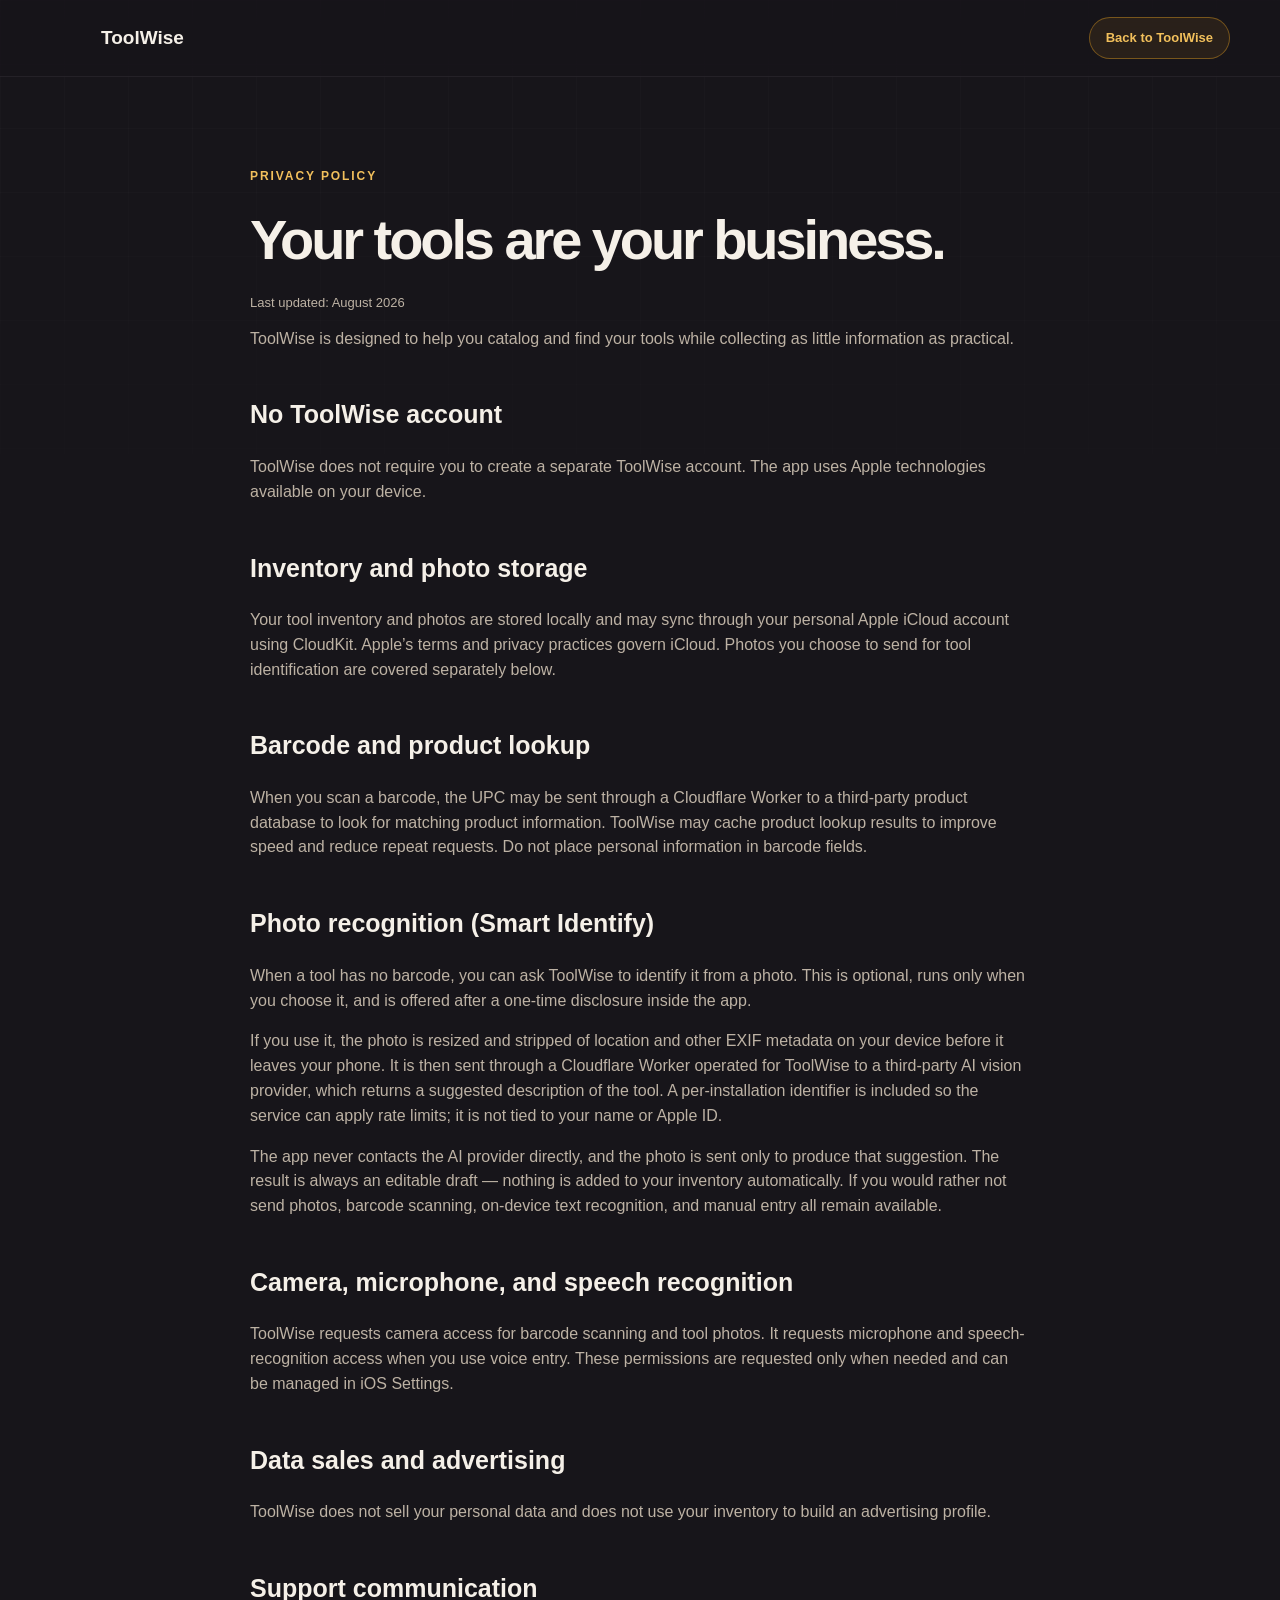
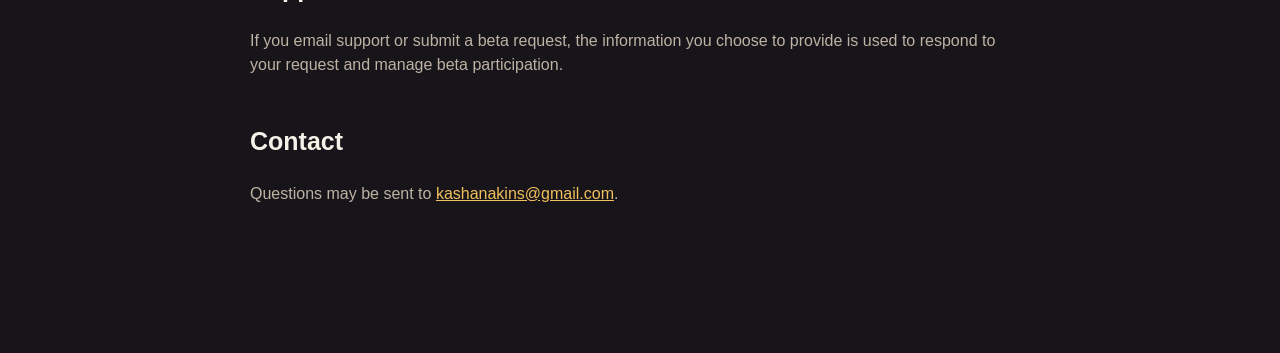
==== privacy.html @ 9631a4e2 "Add store-aisle illustration to the problem section The problem section was the only major section w" ====
<!doctype html><html lang="en"><head><meta charset="utf-8"><meta name="viewport" content="width=device-width,initial-scale=1"><title>Privacy Policy — ToolWise</title><meta name="theme-color" content="#17151a"><link rel="icon" href="assets/toolwise-icon.png"><link rel="stylesheet" href="styles.css?v=6"><style>.legal{max-width:780px;padding:90px 0 130px}.legal h1{font-size:56px}.legal h2{font-size:25px;margin-top:44px}.legal p,.legal li{color:var(--muted)}.legal a{color:var(--amber2)}.legal .updated{font-size:13px}</style></head><body><header class="site-header"><nav class="nav shell"><a class="brand" href="index.html"><img src="assets/toolwise-icon.png" alt="" width="40"><span>ToolWise</span></a><a class="beta-pill" href="index.html">Back to ToolWise</a></nav></header><main class="legal shell"><div class="kicker">Privacy policy</div><h1>Your tools are your business.</h1><p class="updated">Last updated: August 2026</p><p>ToolWise is designed to help you catalog and find your tools while collecting as little information as practical.</p><h2>No ToolWise account</h2><p>ToolWise does not require you to create a separate ToolWise account. The app uses Apple technologies available on your device.</p><h2>Inventory and photo storage</h2><p>Your tool inventory and photos are stored locally and may sync through your personal Apple iCloud account using CloudKit. Apple’s terms and privacy practices govern iCloud. Photos you choose to send for tool identification are covered separately below.</p><h2>Barcode and product lookup</h2><p>When you scan a barcode, the UPC may be sent through a Cloudflare Worker to a third-party product database to look for matching product information. ToolWise may cache product lookup results to improve speed and reduce repeat requests. Do not place personal information in barcode fields.</p><h2>Photo recognition (Smart Identify)</h2><p>When a tool has no barcode, you can ask ToolWise to identify it from a photo. This is optional, runs only when you choose it, and is offered after a one-time disclosure inside the app.</p><p>If you use it, the photo is resized and stripped of location and other EXIF metadata on your device before it leaves your phone. It is then sent through a Cloudflare Worker operated for ToolWise to a third-party AI vision provider, which returns a suggested description of the tool. A per-installation identifier is included so the service can apply rate limits; it is not tied to your name or Apple ID.</p><p>The app never contacts the AI provider directly, and the photo is sent only to produce that suggestion. The result is always an editable draft — nothing is added to your inventory automatically. If you would rather not send photos, barcode scanning, on-device text recognition, and manual entry all remain available.</p><h2>Camera, microphone, and speech recognition</h2><p>ToolWise requests camera access for barcode scanning and tool photos. It requests microphone and speech-recognition access when you use voice entry. These permissions are requested only when needed and can be managed in iOS Settings.</p><h2>Data sales and advertising</h2><p>ToolWise does not sell your personal data and does not use your inventory to build an advertising profile.</p><h2>Support communication</h2><p>If you email support or submit a beta request, the information you choose to provide is used to respond to your request and manage beta participation.</p><h2>Contact</h2><p>Questions may be sent to <a href="mailto:kashanakins@gmail.com">kashanakins@gmail.com</a>.</p></main></body></html>
---- styles.css ----
:root{--bg:#17151a;--surface:#211d22;--surface2:#2a2221;--copper:#b87840;--deep:#6b4530;--amber:#e8a020;--amber2:#f2c05c;--ivory:#f5f0e8;--muted:#bdb2a4;--line:rgba(255,255,255,.1);--shadow:0 30px 90px rgba(0,0,0,.42)}*{box-sizing:border-box}html{scroll-behavior:smooth}body{margin:0;background:var(--bg);color:var(--ivory);font-family:-apple-system,BlinkMacSystemFont,"SF Pro Display","Helvetica Neue",Arial,sans-serif;line-height:1.55;overflow-x:hidden}body:before{content:"";position:fixed;inset:0;pointer-events:none;background-image:linear-gradient(rgba(255,255,255,.018) 1px,transparent 1px),linear-gradient(90deg,rgba(255,255,255,.018) 1px,transparent 1px);background-size:64px 64px;mask-image:linear-gradient(to bottom,black,transparent 72%);z-index:-2}.ambient{position:fixed;border-radius:50%;filter:blur(100px);opacity:.22;z-index:-3}.ambient-one{width:650px;height:650px;background:#9a5020;right:-200px;top:80px}.ambient-two{width:480px;height:480px;background:#4d3843;left:-220px;top:45%}.shell{width:min(1180px,calc(100% - 40px));margin-inline:auto}.skip-link{position:fixed;left:12px;top:-60px;background:var(--amber);color:#1a1510;padding:10px 16px;z-index:100}.skip-link:focus{top:12px}.site-header{position:sticky;top:0;z-index:30;background:rgba(23,21,26,.7);backdrop-filter:blur(22px);border-bottom:1px solid rgba(255,255,255,.06)}.nav{height:76px;display:flex;align-items:center;justify-content:space-between}.brand{display:flex;align-items:center;gap:11px;color:var(--ivory);text-decoration:none;font-size:19px;font-weight:750}.brand img{border-radius:10px}.nav-links{display:flex;gap:30px}.nav-links a,.footer a{color:var(--muted);text-decoration:none;font-size:14px}.nav-links a:hover,.footer a:hover{color:var(--ivory)}.beta-pill{border:1px solid rgba(232,160,32,.42);background:rgba(232,160,32,.09);color:var(--amber2);text-decoration:none;padding:10px 16px;border-radius:999px;font-size:13px;font-weight:700}.hero{min-height:790px;padding:88px 0 70px;display:grid;grid-template-columns:1.02fr .98fr;gap:72px;align-items:center}.hero-copy{position:relative;z-index:2}.eyebrow,.kicker{text-transform:uppercase;letter-spacing:.16em;font-weight:750;font-size:12px;color:var(--amber2)}.eyebrow{display:flex;align-items:center;gap:9px}.eyebrow span{width:7px;height:7px;background:var(--amber);border-radius:50%;box-shadow:0 0 0 5px rgba(232,160,32,.13)}h1,h2,h3,p{margin-top:0}h1{font-size:clamp(54px,6.2vw,88px);line-height:.98;letter-spacing:-.055em;margin:27px 0 26px;max-width:760px}h1 em{font-style:normal;background:linear-gradient(135deg,var(--amber2),var(--copper));background-clip:text;color:transparent}.hero-lede{color:var(--muted);font-size:20px;max-width:620px}.cta-row{display:flex;gap:12px;flex-wrap:wrap;margin-top:34px}.button{display:inline-flex;align-items:center;justify-content:center;gap:16px;border-radius:13px;padding:15px 20px;text-decoration:none;font-weight:750;font-size:15px;transition:.2s transform,.2s box-shadow}.button:hover{transform:translateY(-2px)}.primary{background:linear-gradient(135deg,var(--amber2),var(--amber));color:#24170a;box-shadow:0 16px 40px rgba(232,160,32,.18)}.secondary{border:1px solid var(--line);color:var(--ivory);background:rgba(255,255,255,.035)}.trust-row{display:flex;gap:22px;flex-wrap:wrap;margin-top:28px;color:#958b80;font-size:13px}.trust-row span:before{content:"✓";color:var(--amber);margin-right:7px}.hero-visual{height:650px;position:relative;display:grid;place-items:center}.phone{position:relative;border-radius:49px;background:#080808;padding:10px;box-shadow:0 40px 110px rgba(0,0,0,.62),0 0 0 1px #4d4a4b,0 0 0 3px #171719;overflow:hidden}.phone:after{content:"";position:absolute;inset:10px;border-radius:40px;box-shadow:inset 0 0 0 1px rgba(255,255,255,.11);pointer-events:none}.phone img{display:block;width:100%;border-radius:40px}.hero-phone{width:326px;transform:rotate(2deg);animation:float 5s ease-in-out infinite}.phone-notch{position:absolute;z-index:2;top:20px;left:50%;transform:translateX(-50%);width:89px;height:25px;border-radius:20px;background:#050505}.measurement{position:absolute;color:rgba(232,160,32,.45);font:12px ui-monospace,SFMono-Regular,Menlo,monospace;letter-spacing:.1em}.measurement:after{content:"";display:block;background:rgba(232,160,32,.24)}.measurement.top{top:65px;right:35px}.measurement.top:after{width:160px;height:1px;margin-top:7px}.measurement.side{left:32px;bottom:76px;writing-mode:vertical-rl}.measurement.side:after{height:130px;width:1px;margin-right:8px}.floating-card{position:absolute;background:rgba(41,34,33,.82);backdrop-filter:blur(20px);border:1px solid rgba(255,255,255,.12);border-radius:14px;padding:13px 16px;box-shadow:var(--shadow);display:flex;flex-direction:column}.floating-card b{font-size:13px}.floating-card span{color:var(--muted);font-size:11px}.card-search{left:-22px;top:205px}.card-location{right:-34px;bottom:135px}.numbers{display:grid;grid-template-columns:repeat(4,1fr);border-top:1px solid var(--line);border-bottom:1px solid var(--line);padding:32px 0}.numbers div{padding:0 28px;border-right:1px solid var(--line)}.numbers div:first-child{padding-left:0}.numbers div:last-child{border:0}.numbers strong{display:block;color:var(--amber2);font-size:26px}.numbers span{display:block;color:var(--muted);font-size:13px}.section{padding:128px 0}.section-heading{max-width:710px;margin-bottom:54px}.section-heading h2,.privacy h2,.problem h2,.beta h2,.showcase h2{font-size:clamp(38px,4.6vw,62px);line-height:1.03;letter-spacing:-.045em;margin:17px 0 20px}.section-heading p,.showcase-copy>p,.privacy p,.problem-panel>div>p,.beta p{color:var(--muted);font-size:18px}.steps{display:grid;grid-template-columns:repeat(3,1fr);gap:22px}.step{position:relative;background:linear-gradient(155deg,rgba(255,255,255,.055),rgba(107,69,48,.11));border:1px solid var(--line);border-radius:24px;padding:22px;overflow:hidden}.step-number{position:absolute;right:18px;top:16px;z-index:3;display:inline-flex;align-items:center;justify-content:center;min-width:38px;height:26px;padding:0 9px;border:1px solid rgba(232,160,32,.32);border-radius:999px;background:rgba(23,21,26,.9);backdrop-filter:blur(10px);-webkit-backdrop-filter:blur(10px);box-shadow:0 8px 18px rgba(0,0,0,.28);font-size:11px;font-weight:750;color:var(--amber2);letter-spacing:.12em}.mini-phone{height:310px;overflow:hidden;border-radius:18px;background:#090909;margin-bottom:25px;border:1px solid rgba(255,255,255,.12)}.mini-phone img{width:100%;display:block;transform:none;transform-origin:top center}.step h3,.feature-card h3,.dynamic-copy h3{font-size:21px;margin-bottom:7px}.step p,.feature-card p,.dynamic-copy p{color:var(--muted);font-size:14px}.showcase{background:linear-gradient(180deg,rgba(107,69,48,.1),rgba(184,120,64,.07),transparent);border-top:1px solid rgba(255,255,255,.06);border-bottom:1px solid rgba(255,255,255,.06)}.showcase-grid{display:grid;grid-template-columns:1.08fr .92fr;align-items:center;gap:90px}.feature-tabs{margin:36px 0 30px;border-top:1px solid var(--line)}.feature-tab{width:100%;display:flex;gap:16px;align-items:center;text-align:left;color:var(--muted);background:none;border:0;border-bottom:1px solid var(--line);padding:17px 4px;font:inherit;cursor:pointer}.feature-tab span{font-size:11px;color:#796f65}.feature-tab.active{color:var(--ivory)}.feature-tab.active span{color:var(--amber)}.dynamic-copy{min-height:150px;padding-top:8px}.dynamic-copy h3{font-size:26px;margin:10px 0}.showcase-phone-wrap{display:grid;place-items:center;min-height:690px;position:relative}.showcase-phone-wrap:before{content:"";position:absolute;width:460px;height:460px;border-radius:50%;background:radial-gradient(circle,rgba(232,160,32,.2),transparent 66%);filter:blur(10px)}.showcase-phone{width:334px;z-index:1;transition:.25s opacity,.25s transform}.showcase-phone.changing{opacity:.2;transform:scale(.985)}.problem-panel{background:linear-gradient(135deg,rgba(50,40,39,.92),rgba(34,29,34,.95));border:1px solid var(--line);border-radius:30px;padding:58px;display:grid;grid-template-columns:1.2fr .8fr;gap:70px;box-shadow:var(--shadow)}.pain-list{border-left:1px solid var(--line);padding-left:40px}.pain-list div{display:flex;gap:18px;padding:16px 0;border-bottom:1px solid var(--line)}.pain-list div:last-child{border:0}.pain-list span{color:var(--amber);font-size:12px}.pain-list p{margin:0;font-size:16px}.feature-grid{display:grid;grid-template-columns:repeat(3,1fr);gap:18px}.feature-card{background:rgba(255,255,255,.035);border:1px solid var(--line);border-radius:21px;padding:28px;min-height:225px;transition:.25s transform,.25s background}.feature-card:hover{transform:translateY(-4px);background:rgba(184,120,64,.08)}.feature-icon{height:43px;width:43px;display:grid;place-items:center;background:rgba(232,160,32,.11);color:var(--amber2);border:1px solid rgba(232,160,32,.2);border-radius:12px;margin-bottom:36px;font-size:20px}.privacy{background:linear-gradient(135deg,#1c191d,#2b2220)}.privacy-grid{display:grid;grid-template-columns:.75fr 1.25fr;gap:90px;align-items:center}.privacy-mark{display:grid;place-items:center}.shield{width:240px;height:270px;clip-path:polygon(50% 0,90% 16%,84% 70%,50% 100%,16% 70%,10% 16%);background:linear-gradient(145deg,var(--amber2),var(--deep));display:grid;place-items:center;color:#2a190d;font-size:64px;font-weight:900;box-shadow:var(--shadow)}.privacy-points{display:flex;gap:9px;flex-wrap:wrap;margin:26px 0}.privacy-points span{border:1px solid var(--line);border-radius:999px;padding:8px 12px;color:var(--muted);font-size:12px}.text-link{color:var(--amber2);text-decoration:none;font-weight:700}.beta-panel{display:grid;grid-template-columns:160px 1fr;gap:48px;align-items:center;padding:54px;background:linear-gradient(135deg,rgba(232,160,32,.11),rgba(107,69,48,.09));border:1px solid rgba(232,160,32,.2);border-radius:30px}.beta-panel>img{width:150px;border-radius:32px;box-shadow:var(--shadow)}.footer{border-top:1px solid var(--line);padding:38px 0 48px;display:grid;grid-template-columns:1fr auto auto;gap:50px;align-items:center}.footer-brand{display:flex;align-items:center;gap:12px}.footer-brand img{border-radius:9px}.footer-brand div{display:flex;flex-direction:column}.footer-brand span,.footer p{font-size:12px;color:#887e74;margin:0}.footer-links{display:flex;gap:20px}.reveal{opacity:0;transform:translateY(22px);transition:opacity .65s ease,transform .65s ease}.reveal.visible{opacity:1;transform:none}@keyframes float{50%{transform:rotate(1deg) translateY(-10px)}}@media(prefers-reduced-motion:reduce){html{scroll-behavior:auto}.hero-phone{animation:none}.reveal{opacity:1;transform:none;transition:none}}@media(max-width:900px){.nav-links{display:none}.hero{grid-template-columns:1fr;padding-top:70px}.hero-copy{text-align:center}.hero-lede{margin-inline:auto}.cta-row,.trust-row{justify-content:center}.hero-visual{height:610px}.numbers{grid-template-columns:repeat(2,1fr);row-gap:28px}.numbers div:nth-child(2){border:0}.steps,.feature-grid{grid-template-columns:1fr 1fr}.showcase-grid,.privacy-grid{grid-template-columns:1fr}.showcase-copy{text-align:center}.feature-tab{text-align:left}.problem-panel{grid-template-columns:1fr}.pain-list{border-left:0;border-top:1px solid var(--line);padding:22px 0 0}.privacy-grid{text-align:center}.privacy-points{justify-content:center}.beta-panel{grid-template-columns:1fr;text-align:center}.beta-panel>img{margin:auto}.beta-panel .cta-row{justify-content:center}.footer{grid-template-columns:1fr;text-align:center}.footer-brand,.footer-links{justify-content:center}}@media(max-width:600px){.shell{width:min(100% - 28px,1180px)}.site-header .nav{height:66px}.beta-pill{padding:9px 11px;font-size:11px}.hero{padding-top:52px;gap:25px;min-height:auto}h1{font-size:50px}.hero-lede{font-size:17px}.hero-visual{height:565px}.hero-phone{width:287px}.floating-card{display:none}.numbers{padding:28px 0}.numbers div{padding:0 13px}.numbers div:first-child{padding-left:13px}.numbers strong{font-size:21px}.section{padding:86px 0}.steps,.feature-grid{grid-template-columns:1fr}.mini-phone{height:390px}.showcase-grid{gap:30px}.showcase-phone-wrap{min-height:625px}.showcase-phone{width:292px}.problem-panel{padding:30px 24px}.beta-panel{padding:34px 22px}.beta-panel>img{width:112px}.privacy-mark{display:none}.footer{gap:20px}.footer-links{flex-wrap:wrap}.measurement{display:none}}
/* ---- Scroll-linked hero + refined device frame ---- */
.phone{background:linear-gradient(148deg,#7c777a 0%,#3a3638 6%,#141314 16%,#0a0a0a 34%,#0a0a0a 66%,#141314 84%,#3a3638 94%,#7c777a 100%);padding:11px;border-radius:52px;overflow:visible;box-shadow:0 40px 110px rgba(0,0,0,.62),0 0 0 1px rgba(255,255,255,.09),inset 0 1px 1px rgba(255,255,255,.10)}
.phone img{border-radius:41px;position:relative;z-index:1}
.phone:after{content:"";position:absolute;inset:0;border-radius:inherit;pointer-events:none;z-index:3;background:linear-gradient(118deg,rgba(255,255,255,.13) 0%,rgba(255,255,255,.035) 15%,transparent 34%,transparent 74%,rgba(255,255,255,.045) 100%)}
.phone:before{content:"";position:absolute;left:-2px;top:23%;width:3px;height:33%;border-radius:2px;z-index:0;background:linear-gradient(to bottom,#5d595e 0 13%,transparent 13% 27%,#5d595e 27% 55%,transparent 55% 69%,#5d595e 69% 100%)}
.phone-stage{--p:var(--hero-progress,0);transform:translateY(calc(var(--p) * -34px)) rotate(calc(3deg - var(--p) * 9deg)) scale(calc(1 - var(--p) * .05));transform-origin:50% 62%;will-change:transform}
.hero-phone{transform:none}
.hero-visual .floating-card{transform:translateY(calc(var(--hero-progress,0) * -58px))}
.hero-visual .measurement{transform:translateY(calc(var(--hero-progress,0) * 26px));opacity:calc(1 - var(--hero-progress,0) * .8)}
@media(prefers-reduced-motion:reduce){.phone-stage{transform:rotate(2deg)}.hero-visual .floating-card,.hero-visual .measurement{transform:none;opacity:1}}
@media(max-width:600px){.phone-stage{transform:translateY(calc(var(--p) * -16px)) rotate(calc(2deg - var(--p) * 5deg))}}
@keyframes heroBob{50%{transform:translateY(-4px) rotate(.35deg)}}
.hero-phone{animation:heroBob 7.5s ease-in-out infinite}
@media(prefers-reduced-motion:reduce){.hero-phone{animation:none}}

/* ---- Sequenced reveals ---- */
.numbers div{opacity:0;transform:translateY(15px);transition:opacity .6s ease,transform .6s cubic-bezier(.2,.7,.3,1)}
.numbers.visible div{opacity:1;transform:none}
.numbers.visible div:nth-child(2){transition-delay:.09s}
.numbers.visible div:nth-child(3){transition-delay:.18s}
.numbers.visible div:nth-child(4){transition-delay:.27s}
.steps .step.reveal{transition:opacity .7s ease,transform .7s cubic-bezier(.2,.7,.3,1)}
.steps .step.reveal:nth-child(2){transition-delay:.13s}
.steps .step.reveal:nth-child(3){transition-delay:.26s}
.feature-grid .feature-card.reveal{transform:translateY(26px) scale(.985);transition:opacity .65s ease,transform .65s cubic-bezier(.2,.7,.3,1)}
.feature-grid .feature-card.reveal.visible{transform:none}
.feature-grid .feature-card.reveal:nth-child(2){transition-delay:.07s}
.feature-grid .feature-card.reveal:nth-child(3){transition-delay:.14s}
.feature-grid .feature-card.reveal:nth-child(4){transition-delay:.06s}
.feature-grid .feature-card.reveal:nth-child(5){transition-delay:.13s}
.feature-grid .feature-card.reveal:nth-child(6){transition-delay:.2s}
.numbers strong{font-variant-numeric:tabular-nums}
@media(prefers-reduced-motion:reduce){.numbers div,.feature-grid .feature-card.reveal{opacity:1;transform:none;transition:none}.steps .step.reveal,.feature-grid .feature-card.reveal,.numbers.visible div{transition-delay:0s}}

/* ---- Problem section: oversized type moment ---- */
.problem .problem-panel{background:none;border:0;border-radius:0;box-shadow:none;padding:0;display:block}
.problem-panel.reveal{transform:none}
.problem-head{margin-bottom:64px}
.problem h2.mega{font-size:clamp(33px,8.1vw,116px);line-height:.93;letter-spacing:-.055em;font-weight:850;text-transform:uppercase;margin:20px 0 0;max-width:15ch}
.mega .line{display:block;overflow:hidden;padding-bottom:.06em}
.mega .line>span{display:block;transform:translateY(105%);transition:transform .95s cubic-bezier(.16,.9,.24,1)}
.problem-panel.visible .mega .line>span{transform:none}
.problem-panel.visible .mega .line.alt>span{transition-delay:.14s}
.mega .line.alt{color:var(--amber2)}
.problem-body{display:grid;grid-template-columns:1fr 1.15fr;gap:70px;align-items:start;border-top:1px solid var(--line);padding-top:42px}
.problem-body>p{margin:0;font-size:19px;color:var(--muted);max-width:42ch}
.problem .pain-list{border-left:0;padding-left:0;display:grid;gap:0}
.problem .pain-list div{align-items:baseline;padding:18px 0}
.problem .pain-list div:last-child{border-bottom:0}
.problem .pain-list span{font-size:13px;font-weight:750;letter-spacing:.08em;min-width:26px}
.problem .pain-list p{font-size:17px}
@media(prefers-reduced-motion:reduce){.mega .line>span{transform:none;transition:none}}
@media(max-width:900px){.problem-head{margin-bottom:42px}.problem-body{grid-template-columns:1fr;gap:34px;padding-top:32px}.problem h2.mega{max-width:none}}
.problem h2.mega{font-size:clamp(32px,5.6vw,80px);max-width:17ch}

/* ---- Explore ToolWise: sticky scroll-stack ---- */
.stack{position:relative}
.stack-card{position:sticky;top:calc(100px + var(--i) * 26px);display:grid;grid-template-columns:1.05fr .95fr;align-items:center;gap:60px;padding:52px 56px;margin-bottom:34px;border:1px solid rgba(255,255,255,.13);border-radius:28px;background:linear-gradient(140deg,#2b2422 0%,#221d22 52%,#1c191e 100%);box-shadow:0 -1px 0 rgba(255,255,255,.05) inset,0 34px 70px rgba(0,0,0,.5);min-height:436px}
.stack-card:last-child{margin-bottom:0}
.stack-eyebrow{display:flex;align-items:center;gap:14px;text-transform:uppercase;letter-spacing:.16em;font-weight:750;font-size:12px;color:var(--amber2)}
.stack-num{display:inline-grid;place-items:center;width:38px;height:38px;border-radius:50%;border:1px solid rgba(232,160,32,.4);background:rgba(232,160,32,.1);font-size:13px;letter-spacing:.02em}
.stack-copy h3{font-size:clamp(25px,2.7vw,38px);line-height:1.08;letter-spacing:-.035em;margin:22px 0 16px;max-width:19ch}
.stack-copy p{color:var(--muted);font-size:17px;margin:0;max-width:46ch}
.stack-visual{display:grid;place-items:center}
.stack-phone{width:252px}
.stack-phone img{width:100%}
@media(max-width:900px){.stack-card{position:static;grid-template-columns:1fr;gap:34px;padding:38px 30px;min-height:0;margin-bottom:22px}.stack-copy h3{max-width:none}.stack-phone{width:228px}}
@media(max-width:900px){.stack-card{position:sticky;top:calc(70px + var(--i) * 14px);min-height:0;padding:30px 24px;gap:22px;margin-bottom:18px}.stack-phone{width:150px}.stack-copy h3{font-size:clamp(23px,5.4vw,30px);margin:16px 0 12px}.stack-copy p{font-size:15px}.stack-num{width:32px;height:32px;font-size:12px}}
@media(max-width:900px) and (max-height:620px){.stack-card{position:static;margin-bottom:22px}.stack-phone{width:210px}}

/* Device frame proportions scale with --pw so the phone never over-rounds at small sizes. */
.stack-phone{--pw:252px;width:var(--pw);border-radius:calc(var(--pw) * .2);padding:calc(var(--pw) * .044)}
.stack-phone img{border-radius:calc(var(--pw) * .156)}
.stack-phone .phone-notch{width:calc(var(--pw) * .29);height:calc(var(--pw) * .082);top:calc(var(--pw) * .066);border-radius:calc(var(--pw) * .041)}
@media(max-width:900px){.stack-phone{--pw:150px;width:var(--pw)}}
@media(max-width:900px) and (max-height:620px){.stack-phone{--pw:210px;width:var(--pw)}}

/* Mobile: static flow. Sticky stacking pins each card for its own full height,
   which on a phone means ~2100px of scrolling against a mostly-static screen.
   Desktop keeps the stack. The freed height goes back into the screenshot. */
@media(max-width:900px){.stack-card{position:static;min-height:0;padding:34px 26px;gap:28px;margin-bottom:20px}.stack-phone{--pw:210px;width:var(--pw)}.stack-copy h3{font-size:clamp(24px,5.6vw,32px)}.stack-copy p{font-size:16px}}

/* ---- Hero phone levels to vertical, then locks; 90° marker lights up ---- */
.phone-stage{--lock:min(1,calc(var(--p) * 2));transform:translateY(calc(var(--p) * -34px)) rotate(calc(3deg - var(--lock) * 3deg)) scale(calc(1 - var(--p) * .05))}
@media(max-width:600px){.phone-stage{transform:translateY(calc(var(--p) * -16px)) rotate(calc(2deg - var(--lock) * 2deg))}}
.hero-visual .measurement{transition:color .35s ease,opacity .35s ease,text-shadow .35s ease}
.hero-visual .measurement:after{transition:background .35s ease,box-shadow .35s ease}
:root{--level:#74b368}
.hero-visual.level .measurement.side{color:var(--level);opacity:1;text-shadow:0 0 12px rgba(116,179,104,.5)}
.hero-visual.level .measurement.side:after{background:var(--level);box-shadow:0 0 9px rgba(116,179,104,.65)}
@media(prefers-reduced-motion:reduce){.phone-stage{transform:rotate(2deg)}.hero-visual .measurement,.hero-visual .measurement:after{transition:none}}

/* ---- Problem section illustration ---- */
.problem-figure{margin:58px 0 0;padding:0}
.problem-figure img{display:block;width:100%;height:auto;border-radius:24px;border:1px solid var(--line);box-shadow:var(--shadow)}
.problem-figure figcaption{margin-top:16px;color:var(--muted);font-size:14px;text-align:center}
@media(max-width:600px){.problem-figure{margin-top:34px}.problem-figure img{border-radius:14px}.problem-figure figcaption{font-size:13px;text-align:left}}
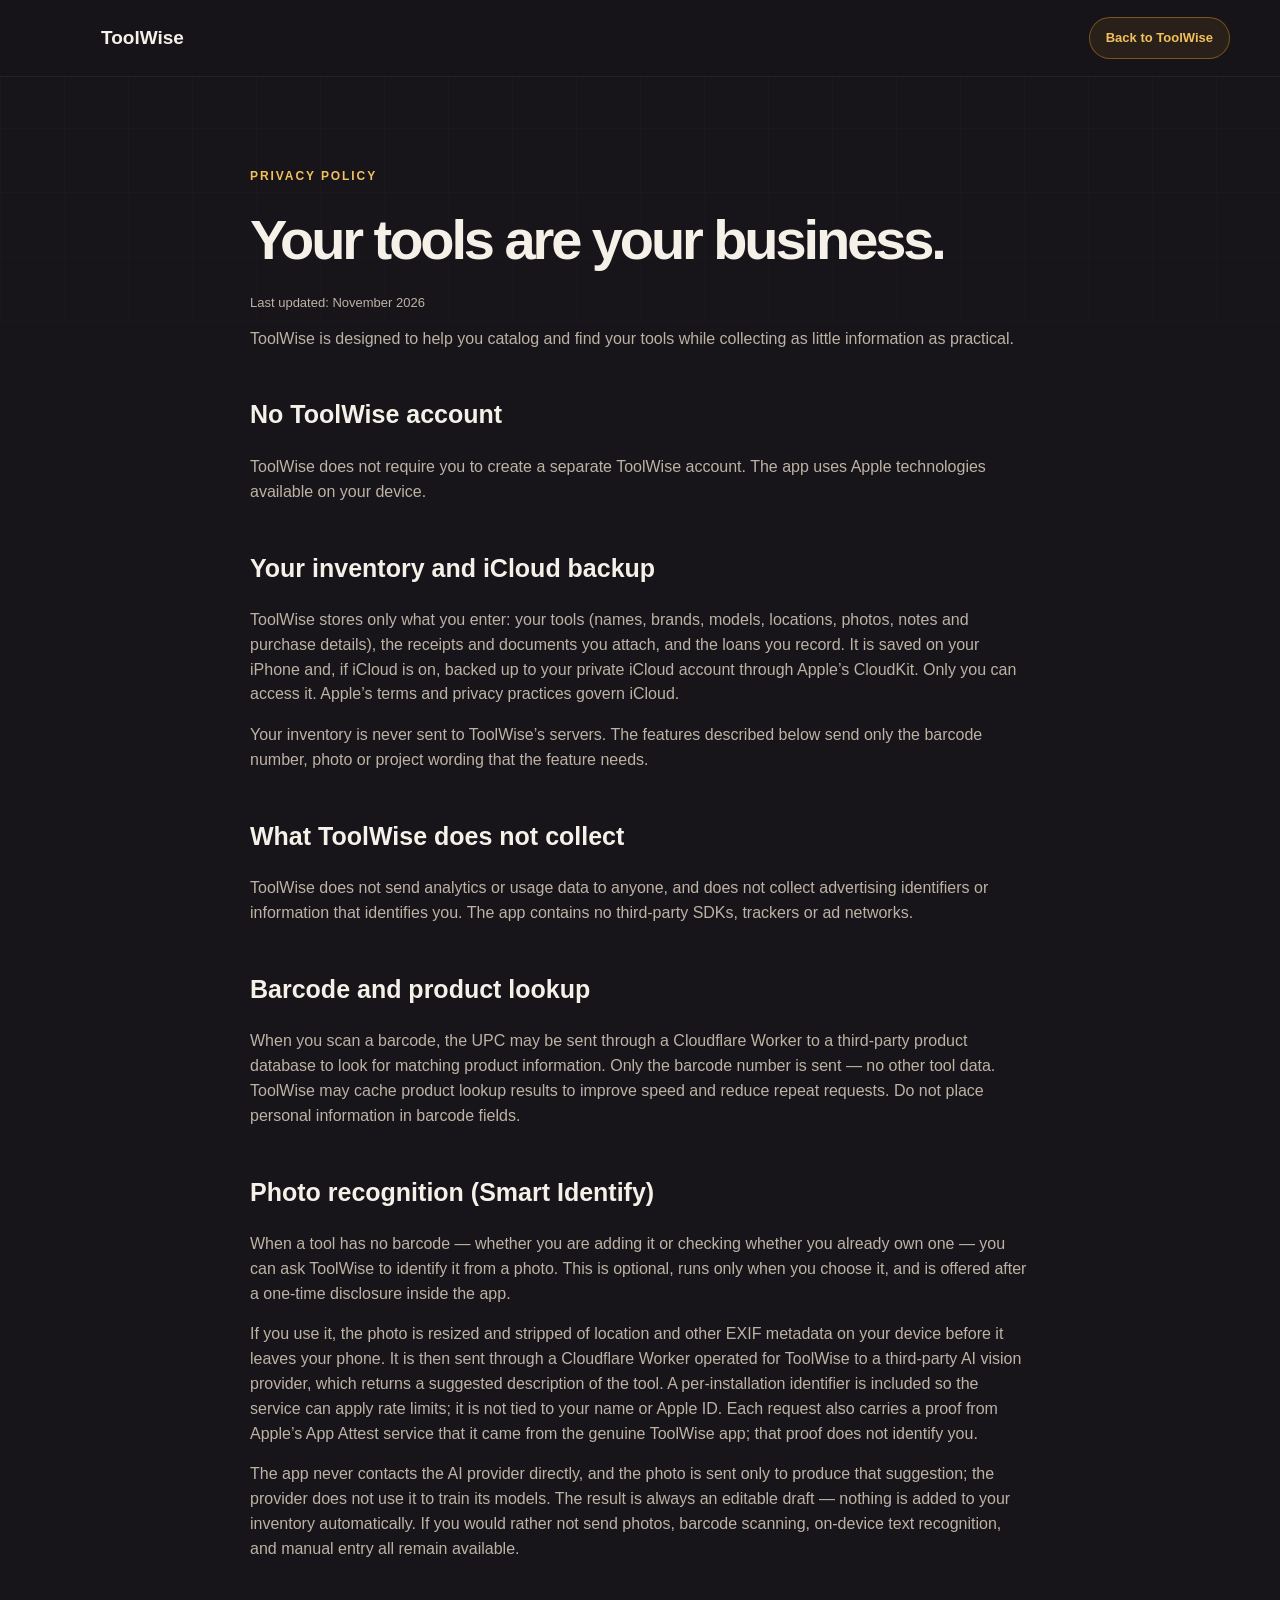
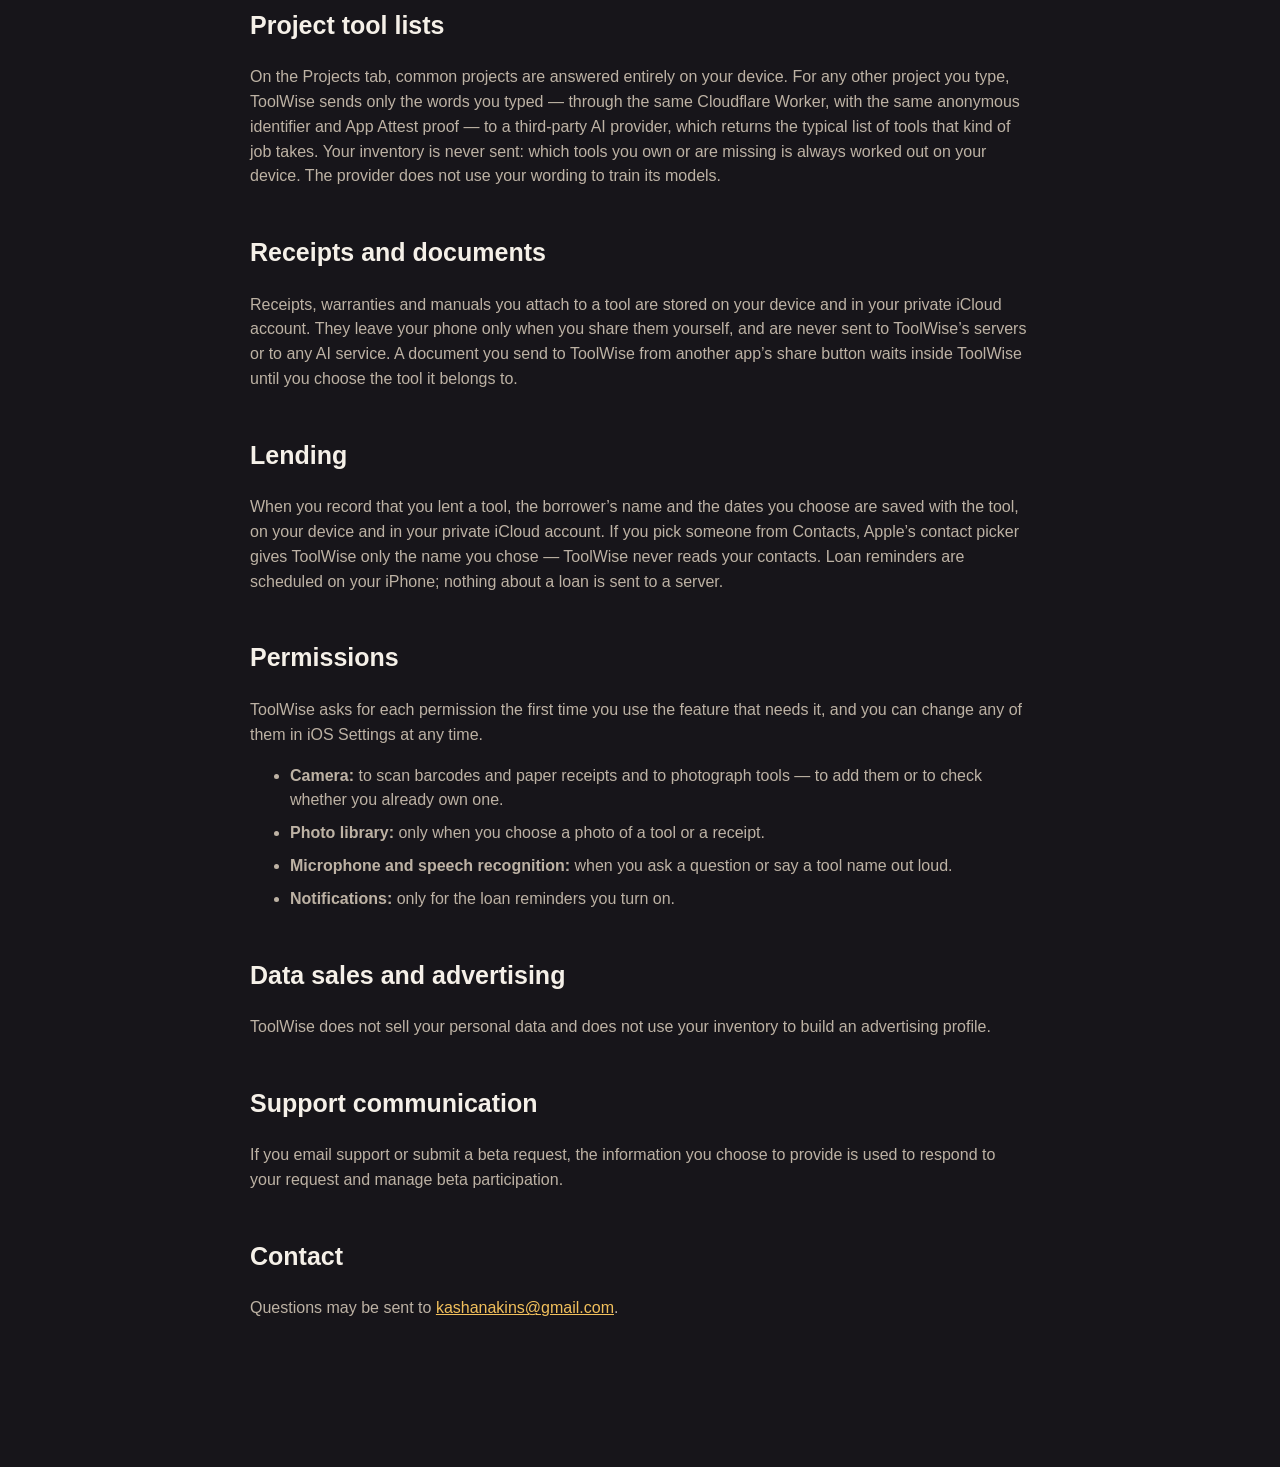
==== commit 09d9a137: "Bring the privacy policy level with the app (November 2026) The web policy had fallen behind what sh" ====
--- a/privacy.html
+++ b/privacy.html
@@ -1 +1,66 @@
-<!doctype html><html lang="en"><head><meta charset="utf-8"><meta name="viewport" content="width=device-width,initial-scale=1"><title>Privacy Policy — ToolWise</title><meta name="theme-color" content="#17151a"><link rel="icon" href="assets/toolwise-icon.png"><link rel="stylesheet" href="styles.css?v=6"><style>.legal{max-width:780px;padding:90px 0 130px}.legal h1{font-size:56px}.legal h2{font-size:25px;margin-top:44px}.legal p,.legal li{color:var(--muted)}.legal a{color:var(--amber2)}.legal .updated{font-size:13px}</style></head><body><header class="site-header"><nav class="nav shell"><a class="brand" href="index.html"><img src="assets/toolwise-icon.png" alt="" width="40"><span>ToolWise</span></a><a class="beta-pill" href="index.html">Back to ToolWise</a></nav></header><main class="legal shell"><div class="kicker">Privacy policy</div><h1>Your tools are your business.</h1><p class="updated">Last updated: August 2026</p><p>ToolWise is designed to help you catalog and find your tools while collecting as little information as practical.</p><h2>No ToolWise account</h2><p>ToolWise does not require you to create a separate ToolWise account. The app uses Apple technologies available on your device.</p><h2>Inventory and photo storage</h2><p>Your tool inventory and photos are stored locally and may sync through your personal Apple iCloud account using CloudKit. Apple’s terms and privacy practices govern iCloud. Photos you choose to send for tool identification are covered separately below.</p><h2>Barcode and product lookup</h2><p>When you scan a barcode, the UPC may be sent through a Cloudflare Worker to a third-party product database to look for matching product information. ToolWise may cache product lookup results to improve speed and reduce repeat requests. Do not place personal information in barcode fields.</p><h2>Photo recognition (Smart Identify)</h2><p>When a tool has no barcode, you can ask ToolWise to identify it from a photo. This is optional, runs only when you choose it, and is offered after a one-time disclosure inside the app.</p><p>If you use it, the photo is resized and stripped of location and other EXIF metadata on your device before it leaves your phone. It is then sent through a Cloudflare Worker operated for ToolWise to a third-party AI vision provider, which returns a suggested description of the tool. A per-installation identifier is included so the service can apply rate limits; it is not tied to your name or Apple ID.</p><p>The app never contacts the AI provider directly, and the photo is sent only to produce that suggestion. The result is always an editable draft — nothing is added to your inventory automatically. If you would rather not send photos, barcode scanning, on-device text recognition, and manual entry all remain available.</p><h2>Camera, microphone, and speech recognition</h2><p>ToolWise requests camera access for barcode scanning and tool photos. It requests microphone and speech-recognition access when you use voice entry. These permissions are requested only when needed and can be managed in iOS Settings.</p><h2>Data sales and advertising</h2><p>ToolWise does not sell your personal data and does not use your inventory to build an advertising profile.</p><h2>Support communication</h2><p>If you email support or submit a beta request, the information you choose to provide is used to respond to your request and manage beta participation.</p><h2>Contact</h2><p>Questions may be sent to <a href="mailto:kashanakins@gmail.com">kashanakins@gmail.com</a>.</p></main></body></html>
+<!doctype html>
+<html lang="en">
+<head>
+<meta charset="utf-8">
+<meta name="viewport" content="width=device-width,initial-scale=1">
+<title>Privacy Policy — ToolWise</title>
+<meta name="theme-color" content="#17151a">
+<link rel="icon" href="assets/toolwise-icon.png">
+<link rel="stylesheet" href="styles.css?v=6">
+<style>.legal{max-width:780px;padding:90px 0 130px}.legal h1{font-size:56px}.legal h2{font-size:25px;margin-top:44px}.legal p,.legal li{color:var(--muted)}.legal li{margin-bottom:8px}.legal li strong{color:inherit}.legal a{color:var(--amber2)}.legal .updated{font-size:13px}</style>
+</head>
+<body>
+<header class="site-header"><nav class="nav shell"><a class="brand" href="index.html"><img src="assets/toolwise-icon.png" alt="" width="40"><span>ToolWise</span></a><a class="beta-pill" href="index.html">Back to ToolWise</a></nav></header>
+<main class="legal shell">
+<div class="kicker">Privacy policy</div>
+<h1>Your tools are your business.</h1>
+<p class="updated">Last updated: November 2026</p>
+<p>ToolWise is designed to help you catalog and find your tools while collecting as little information as practical.</p>
+
+<h2>No ToolWise account</h2>
+<p>ToolWise does not require you to create a separate ToolWise account. The app uses Apple technologies available on your device.</p>
+
+<h2>Your inventory and iCloud backup</h2>
+<p>ToolWise stores only what you enter: your tools (names, brands, models, locations, photos, notes and purchase details), the receipts and documents you attach, and the loans you record. It is saved on your iPhone and, if iCloud is on, backed up to your private iCloud account through Apple’s CloudKit. Only you can access it. Apple’s terms and privacy practices govern iCloud.</p>
+<p>Your inventory is never sent to ToolWise’s servers. The features described below send only the barcode number, photo or project wording that the feature needs.</p>
+
+<h2>What ToolWise does not collect</h2>
+<p>ToolWise does not send analytics or usage data to anyone, and does not collect advertising identifiers or information that identifies you. The app contains no third-party SDKs, trackers or ad networks.</p>
+
+<h2>Barcode and product lookup</h2>
+<p>When you scan a barcode, the UPC may be sent through a Cloudflare Worker to a third-party product database to look for matching product information. Only the barcode number is sent — no other tool data. ToolWise may cache product lookup results to improve speed and reduce repeat requests. Do not place personal information in barcode fields.</p>
+
+<h2>Photo recognition (Smart Identify)</h2>
+<p>When a tool has no barcode — whether you are adding it or checking whether you already own one — you can ask ToolWise to identify it from a photo. This is optional, runs only when you choose it, and is offered after a one-time disclosure inside the app.</p>
+<p>If you use it, the photo is resized and stripped of location and other EXIF metadata on your device before it leaves your phone. It is then sent through a Cloudflare Worker operated for ToolWise to a third-party AI vision provider, which returns a suggested description of the tool. A per-installation identifier is included so the service can apply rate limits; it is not tied to your name or Apple ID. Each request also carries a proof from Apple’s App Attest service that it came from the genuine ToolWise app; that proof does not identify you.</p>
+<p>The app never contacts the AI provider directly, and the photo is sent only to produce that suggestion; the provider does not use it to train its models. The result is always an editable draft — nothing is added to your inventory automatically. If you would rather not send photos, barcode scanning, on-device text recognition, and manual entry all remain available.</p>
+
+<h2>Project tool lists</h2>
+<p>On the Projects tab, common projects are answered entirely on your device. For any other project you type, ToolWise sends only the words you typed — through the same Cloudflare Worker, with the same anonymous identifier and App Attest proof — to a third-party AI provider, which returns the typical list of tools that kind of job takes. Your inventory is never sent: which tools you own or are missing is always worked out on your device. The provider does not use your wording to train its models.</p>
+
+<h2>Receipts and documents</h2>
+<p>Receipts, warranties and manuals you attach to a tool are stored on your device and in your private iCloud account. They leave your phone only when you share them yourself, and are never sent to ToolWise’s servers or to any AI service. A document you send to ToolWise from another app’s share button waits inside ToolWise until you choose the tool it belongs to.</p>
+
+<h2>Lending</h2>
+<p>When you record that you lent a tool, the borrower’s name and the dates you choose are saved with the tool, on your device and in your private iCloud account. If you pick someone from Contacts, Apple’s contact picker gives ToolWise only the name you chose — ToolWise never reads your contacts. Loan reminders are scheduled on your iPhone; nothing about a loan is sent to a server.</p>
+
+<h2>Permissions</h2>
+<p>ToolWise asks for each permission the first time you use the feature that needs it, and you can change any of them in iOS Settings at any time.</p>
+<ul>
+<li><strong>Camera:</strong> to scan barcodes and paper receipts and to photograph tools — to add them or to check whether you already own one.</li>
+<li><strong>Photo library:</strong> only when you choose a photo of a tool or a receipt.</li>
+<li><strong>Microphone and speech recognition:</strong> when you ask a question or say a tool name out loud.</li>
+<li><strong>Notifications:</strong> only for the loan reminders you turn on.</li>
+</ul>
+
+<h2>Data sales and advertising</h2>
+<p>ToolWise does not sell your personal data and does not use your inventory to build an advertising profile.</p>
+
+<h2>Support communication</h2>
+<p>If you email support or submit a beta request, the information you choose to provide is used to respond to your request and manage beta participation.</p>
+
+<h2>Contact</h2>
+<p>Questions may be sent to <a href="mailto:kashanakins@gmail.com">kashanakins@gmail.com</a>.</p>
+</main>
+</body>
+</html>
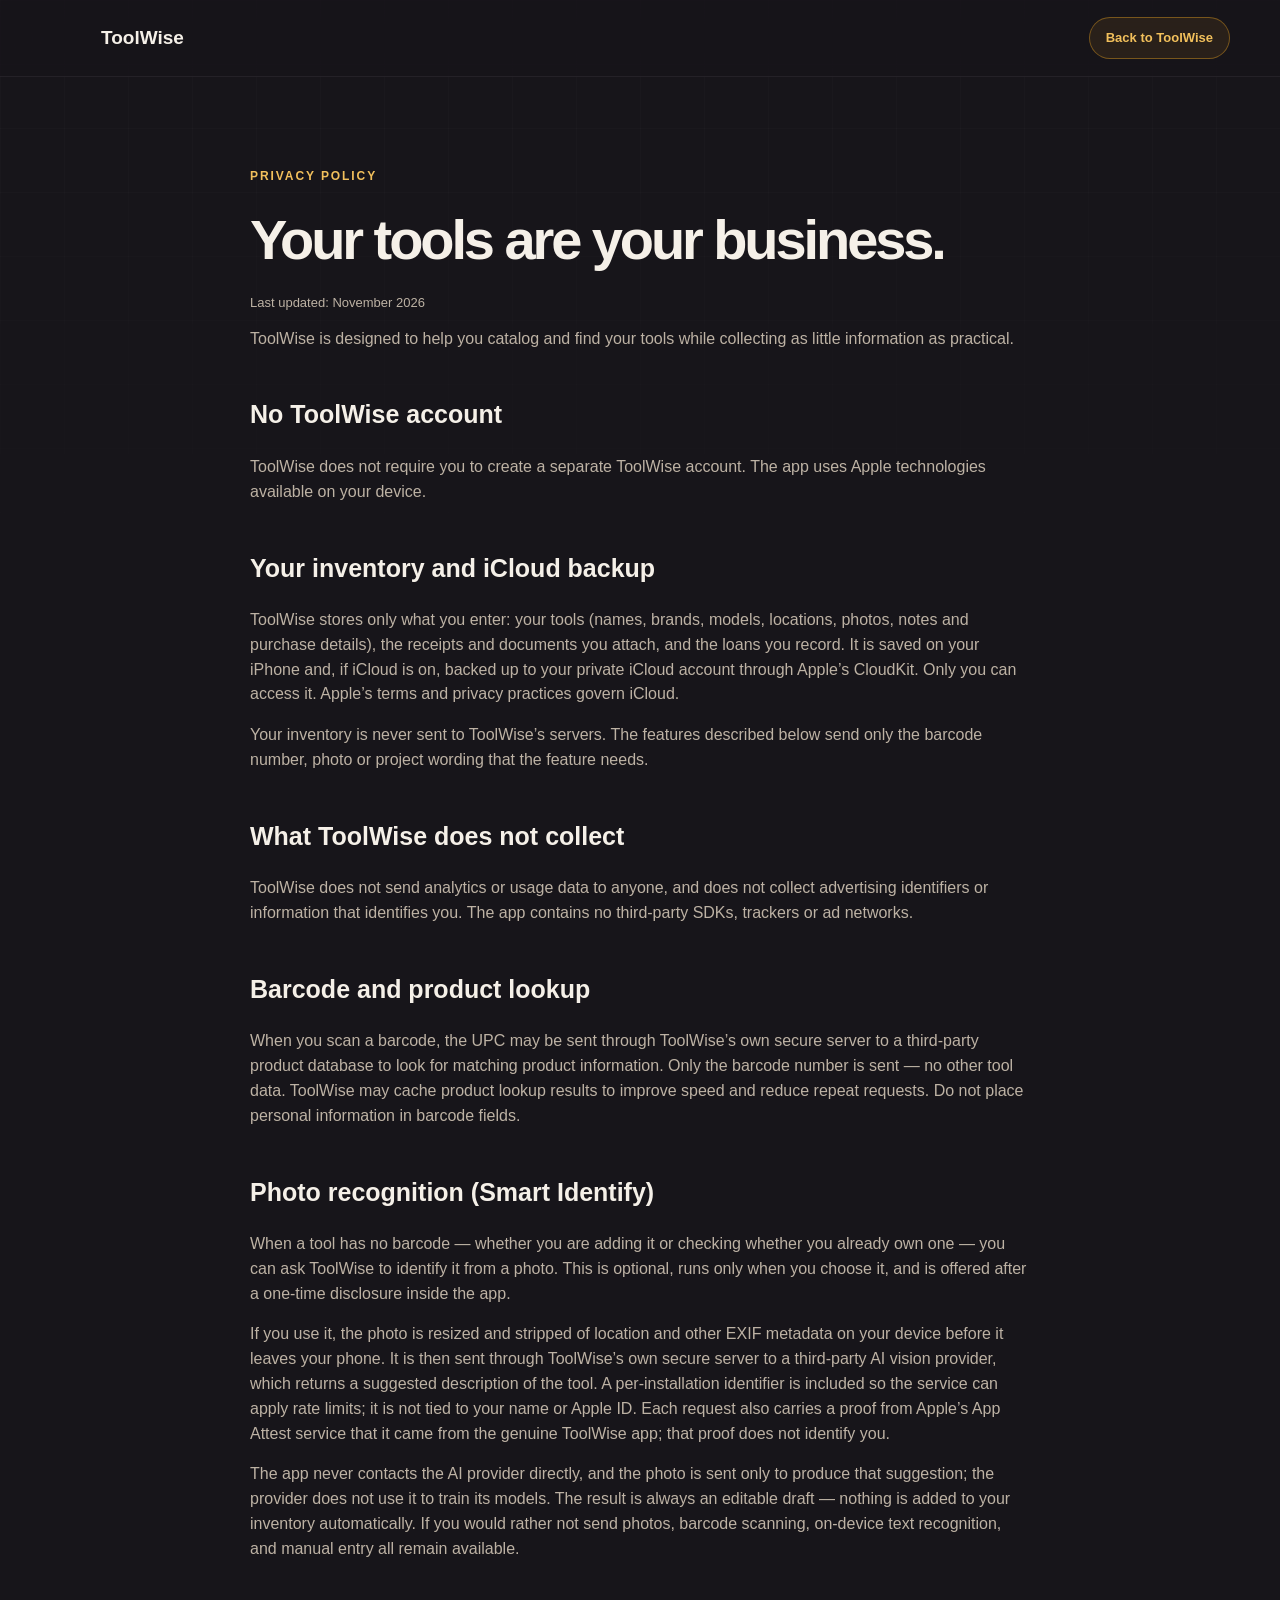
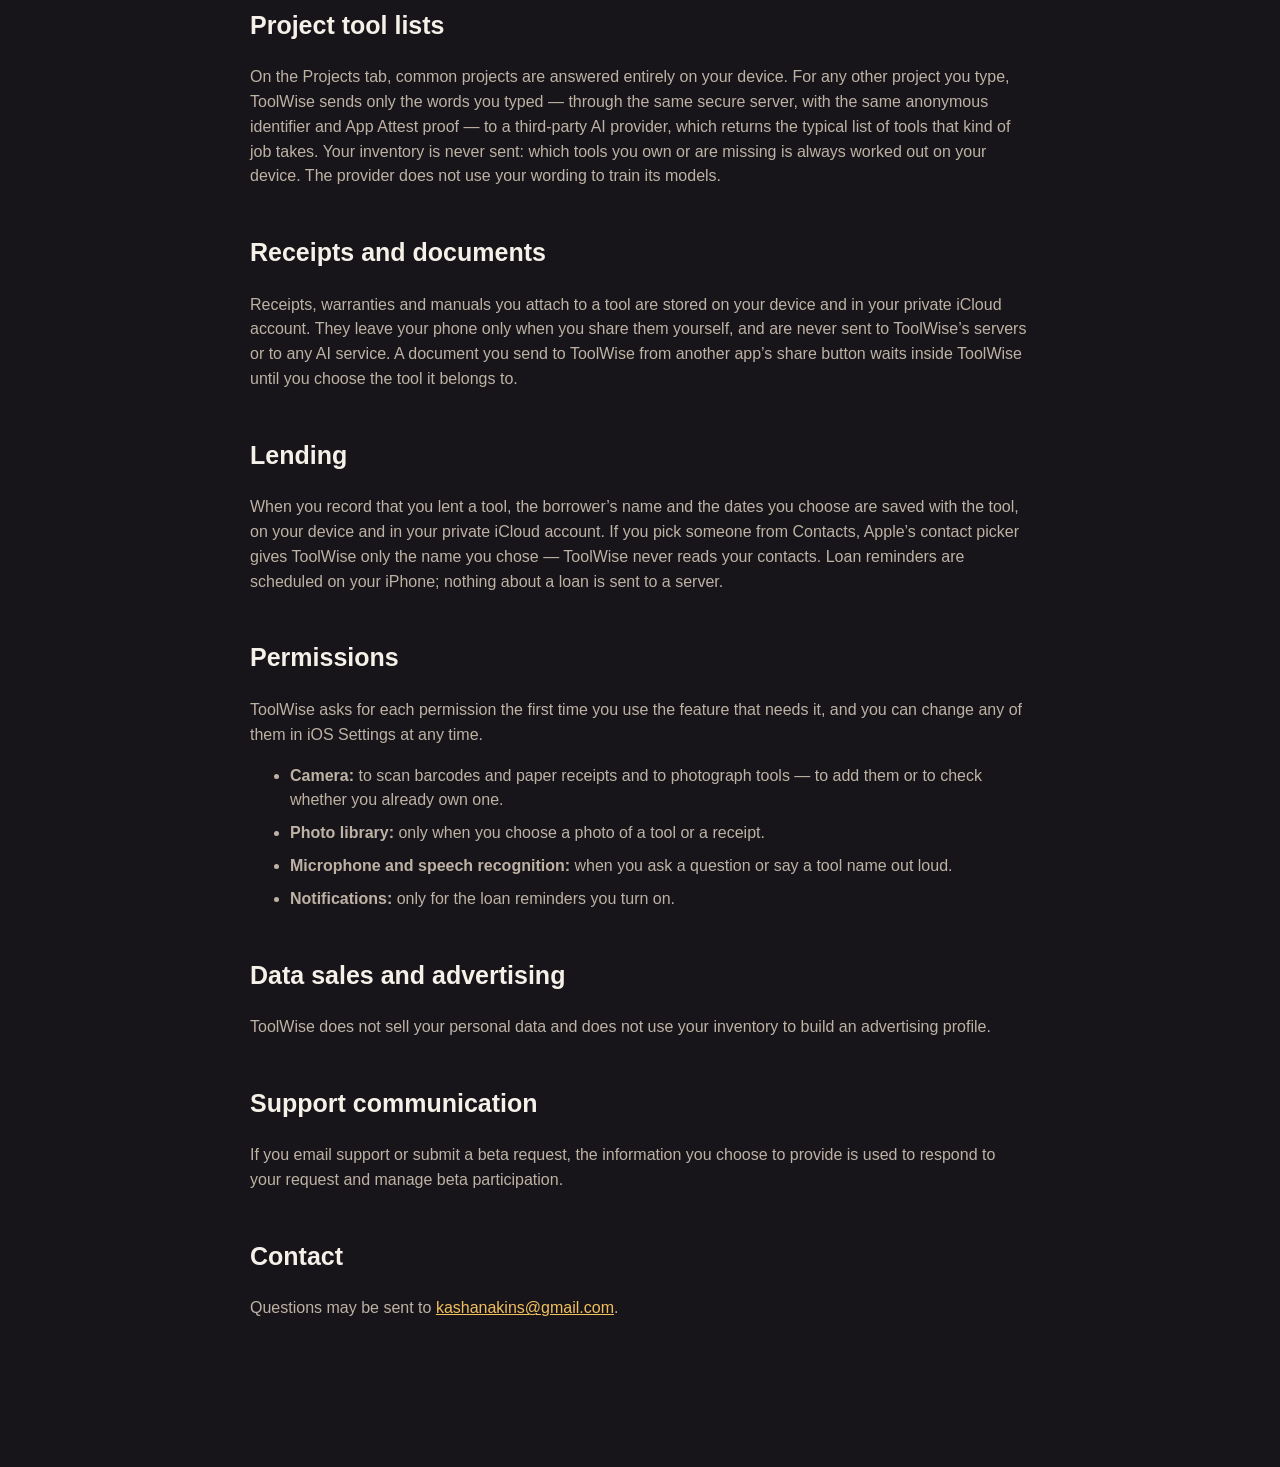
==== commit d85b8da8: "Privacy policy: describe the relay without naming the hosting provider The three "Cloudflare Worker"" ====
--- a/privacy.html
+++ b/privacy.html
@@ -28,15 +28,15 @@
 <p>ToolWise does not send analytics or usage data to anyone, and does not collect advertising identifiers or information that identifies you. The app contains no third-party SDKs, trackers or ad networks.</p>
 
 <h2>Barcode and product lookup</h2>
-<p>When you scan a barcode, the UPC may be sent through a Cloudflare Worker to a third-party product database to look for matching product information. Only the barcode number is sent — no other tool data. ToolWise may cache product lookup results to improve speed and reduce repeat requests. Do not place personal information in barcode fields.</p>
+<p>When you scan a barcode, the UPC may be sent through ToolWise’s own secure server to a third-party product database to look for matching product information. Only the barcode number is sent — no other tool data. ToolWise may cache product lookup results to improve speed and reduce repeat requests. Do not place personal information in barcode fields.</p>
 
 <h2>Photo recognition (Smart Identify)</h2>
 <p>When a tool has no barcode — whether you are adding it or checking whether you already own one — you can ask ToolWise to identify it from a photo. This is optional, runs only when you choose it, and is offered after a one-time disclosure inside the app.</p>
-<p>If you use it, the photo is resized and stripped of location and other EXIF metadata on your device before it leaves your phone. It is then sent through a Cloudflare Worker operated for ToolWise to a third-party AI vision provider, which returns a suggested description of the tool. A per-installation identifier is included so the service can apply rate limits; it is not tied to your name or Apple ID. Each request also carries a proof from Apple’s App Attest service that it came from the genuine ToolWise app; that proof does not identify you.</p>
+<p>If you use it, the photo is resized and stripped of location and other EXIF metadata on your device before it leaves your phone. It is then sent through ToolWise’s own secure server to a third-party AI vision provider, which returns a suggested description of the tool. A per-installation identifier is included so the service can apply rate limits; it is not tied to your name or Apple ID. Each request also carries a proof from Apple’s App Attest service that it came from the genuine ToolWise app; that proof does not identify you.</p>
 <p>The app never contacts the AI provider directly, and the photo is sent only to produce that suggestion; the provider does not use it to train its models. The result is always an editable draft — nothing is added to your inventory automatically. If you would rather not send photos, barcode scanning, on-device text recognition, and manual entry all remain available.</p>
 
 <h2>Project tool lists</h2>
-<p>On the Projects tab, common projects are answered entirely on your device. For any other project you type, ToolWise sends only the words you typed — through the same Cloudflare Worker, with the same anonymous identifier and App Attest proof — to a third-party AI provider, which returns the typical list of tools that kind of job takes. Your inventory is never sent: which tools you own or are missing is always worked out on your device. The provider does not use your wording to train its models.</p>
+<p>On the Projects tab, common projects are answered entirely on your device. For any other project you type, ToolWise sends only the words you typed — through the same secure server, with the same anonymous identifier and App Attest proof — to a third-party AI provider, which returns the typical list of tools that kind of job takes. Your inventory is never sent: which tools you own or are missing is always worked out on your device. The provider does not use your wording to train its models.</p>
 
 <h2>Receipts and documents</h2>
 <p>Receipts, warranties and manuals you attach to a tool are stored on your device and in your private iCloud account. They leave your phone only when you share them yourself, and are never sent to ToolWise’s servers or to any AI service. A document you send to ToolWise from another app’s share button waits inside ToolWise until you choose the tool it belongs to.</p>
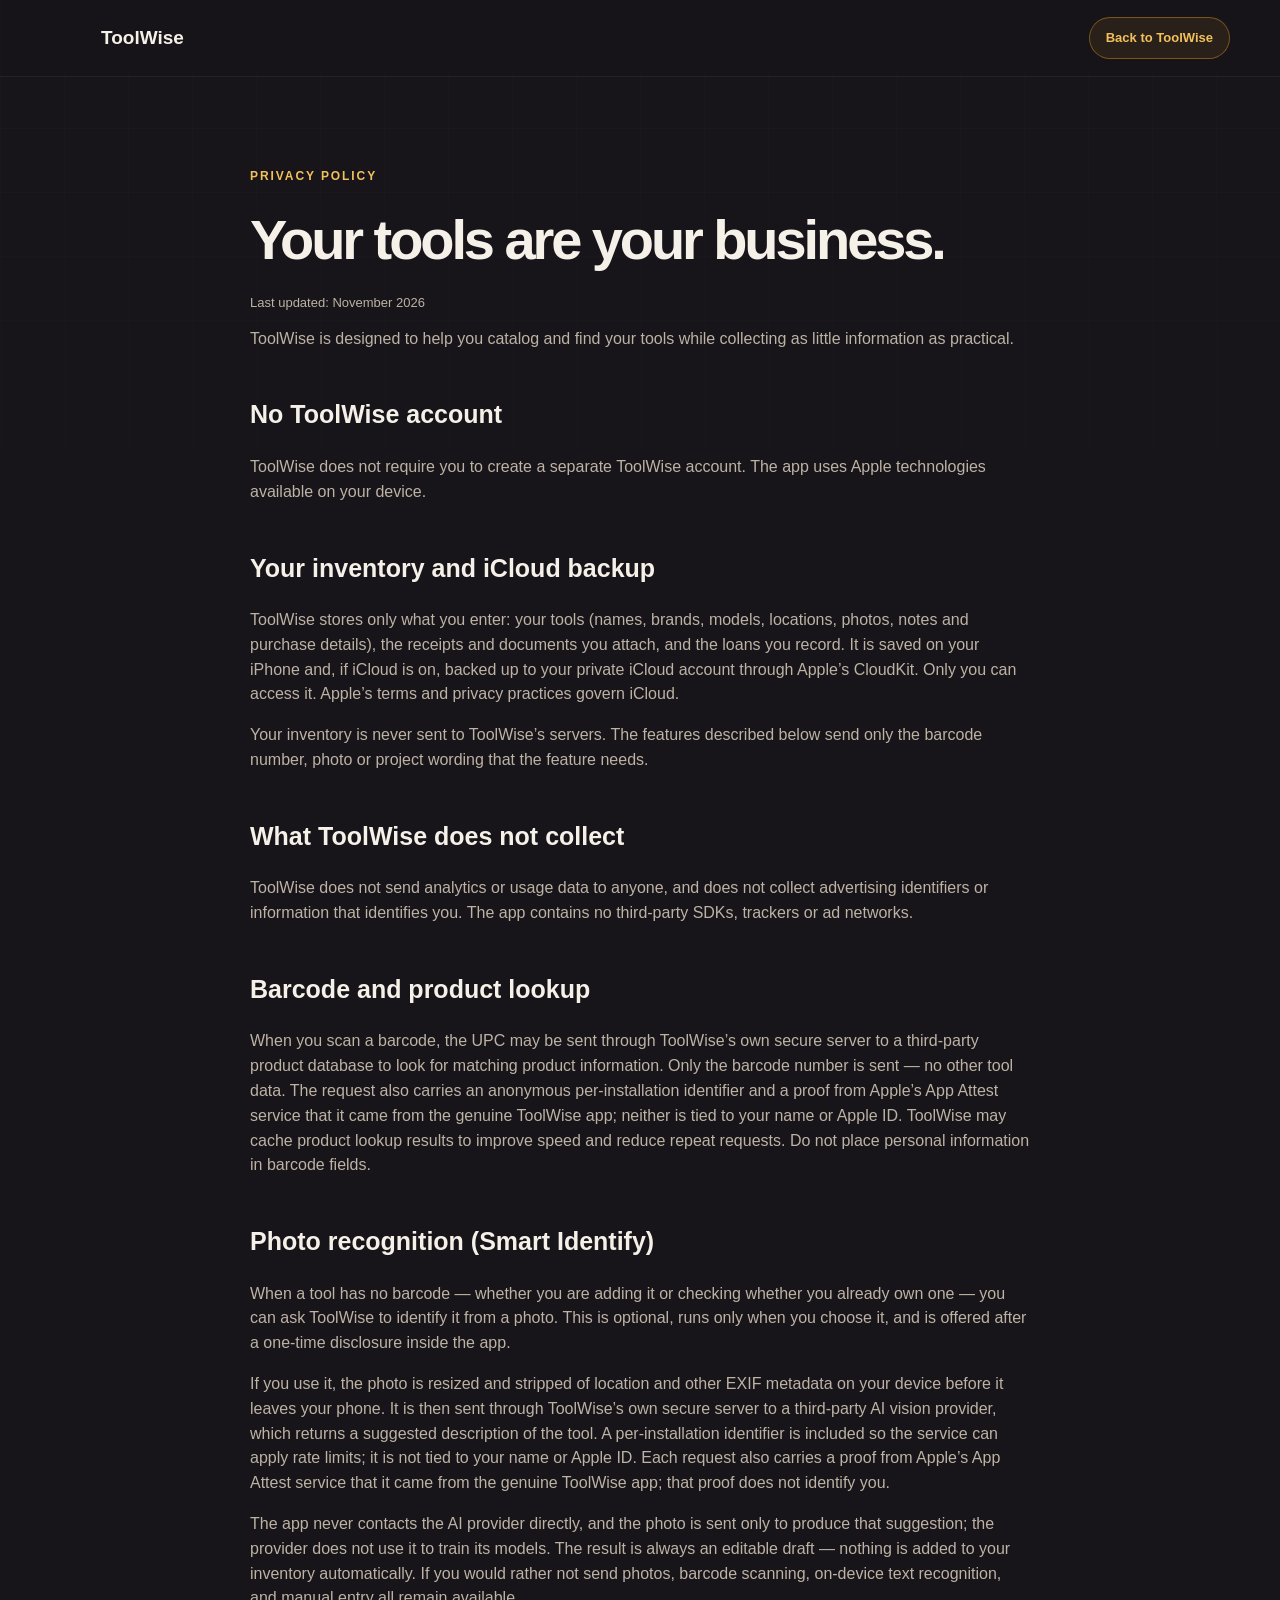
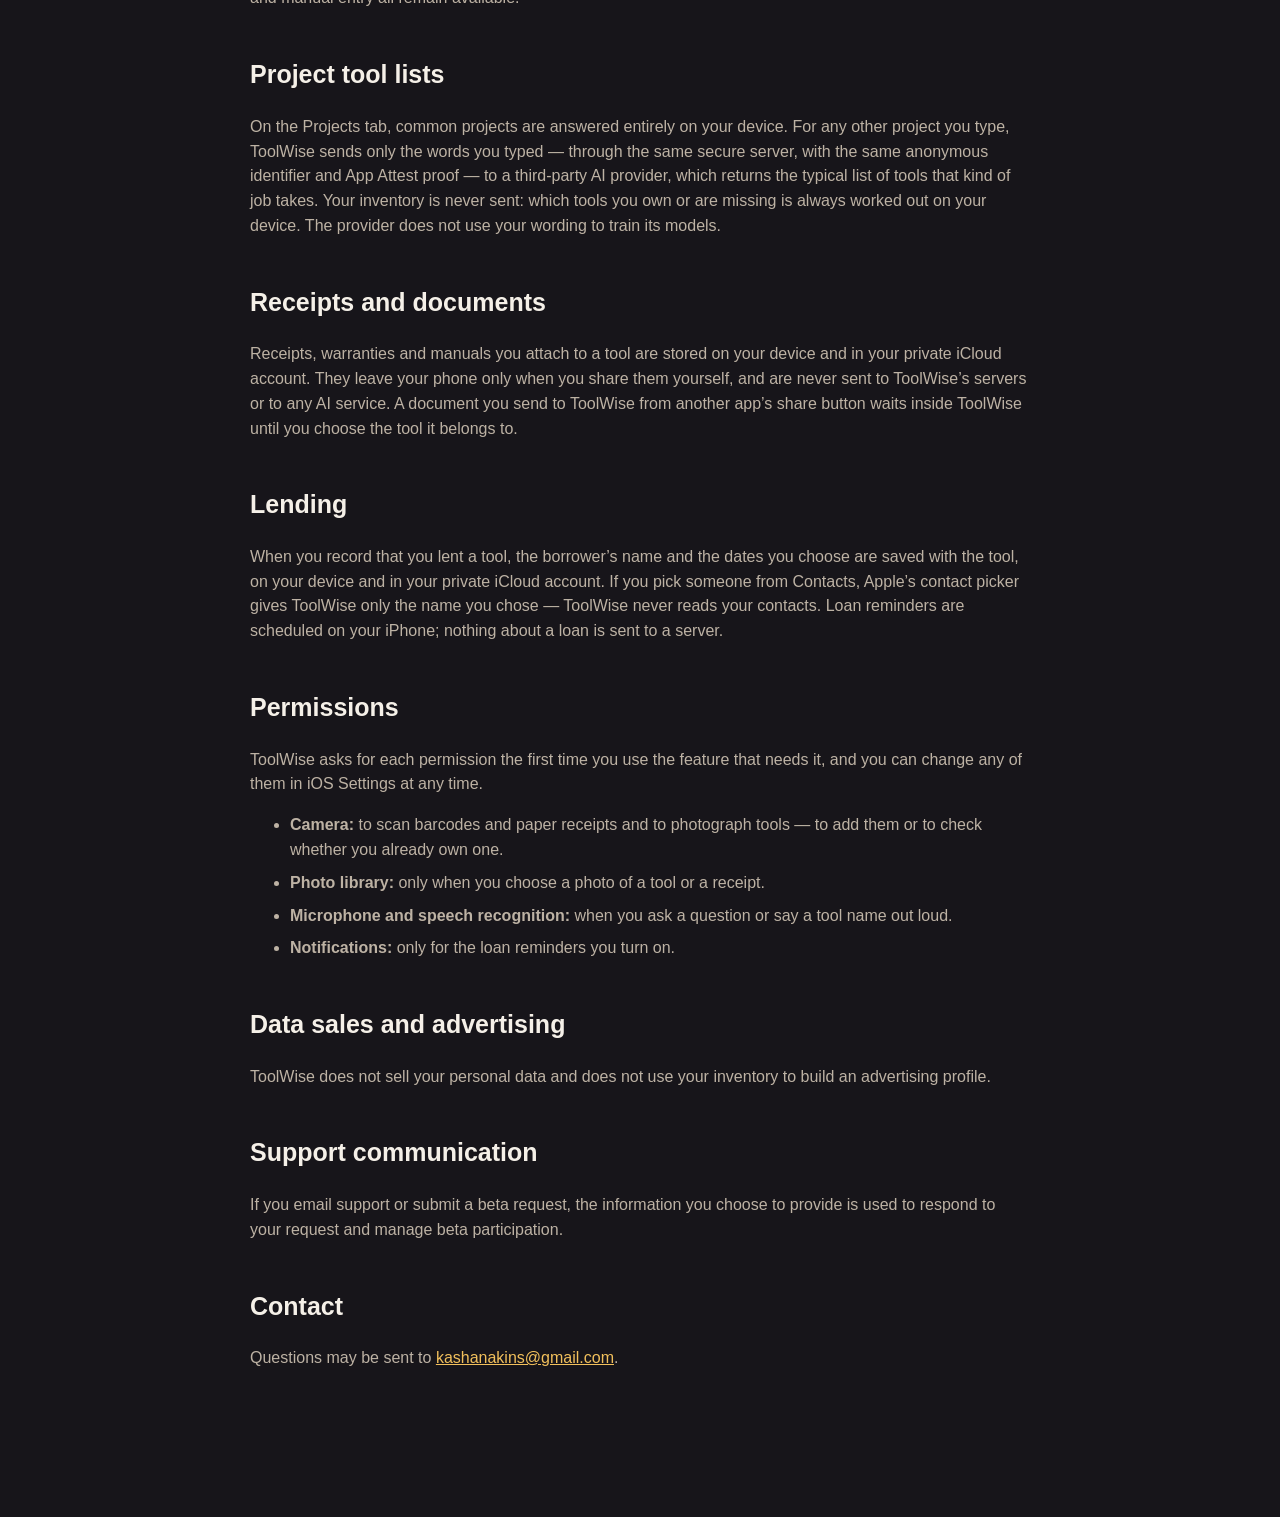
==== commit 219f6275: "Privacy policy: barcode lookups carry the App Attest proof Barcode lookups now carry the same anonym" ====
--- a/privacy.html
+++ b/privacy.html
@@ -28,7 +28,7 @@
 <p>ToolWise does not send analytics or usage data to anyone, and does not collect advertising identifiers or information that identifies you. The app contains no third-party SDKs, trackers or ad networks.</p>
 
 <h2>Barcode and product lookup</h2>
-<p>When you scan a barcode, the UPC may be sent through ToolWise’s own secure server to a third-party product database to look for matching product information. Only the barcode number is sent — no other tool data. ToolWise may cache product lookup results to improve speed and reduce repeat requests. Do not place personal information in barcode fields.</p>
+<p>When you scan a barcode, the UPC may be sent through ToolWise’s own secure server to a third-party product database to look for matching product information. Only the barcode number is sent — no other tool data. The request also carries an anonymous per-installation identifier and a proof from Apple’s App Attest service that it came from the genuine ToolWise app; neither is tied to your name or Apple ID. ToolWise may cache product lookup results to improve speed and reduce repeat requests. Do not place personal information in barcode fields.</p>
 
 <h2>Photo recognition (Smart Identify)</h2>
 <p>When a tool has no barcode — whether you are adding it or checking whether you already own one — you can ask ToolWise to identify it from a photo. This is optional, runs only when you choose it, and is offered after a one-time disclosure inside the app.</p>
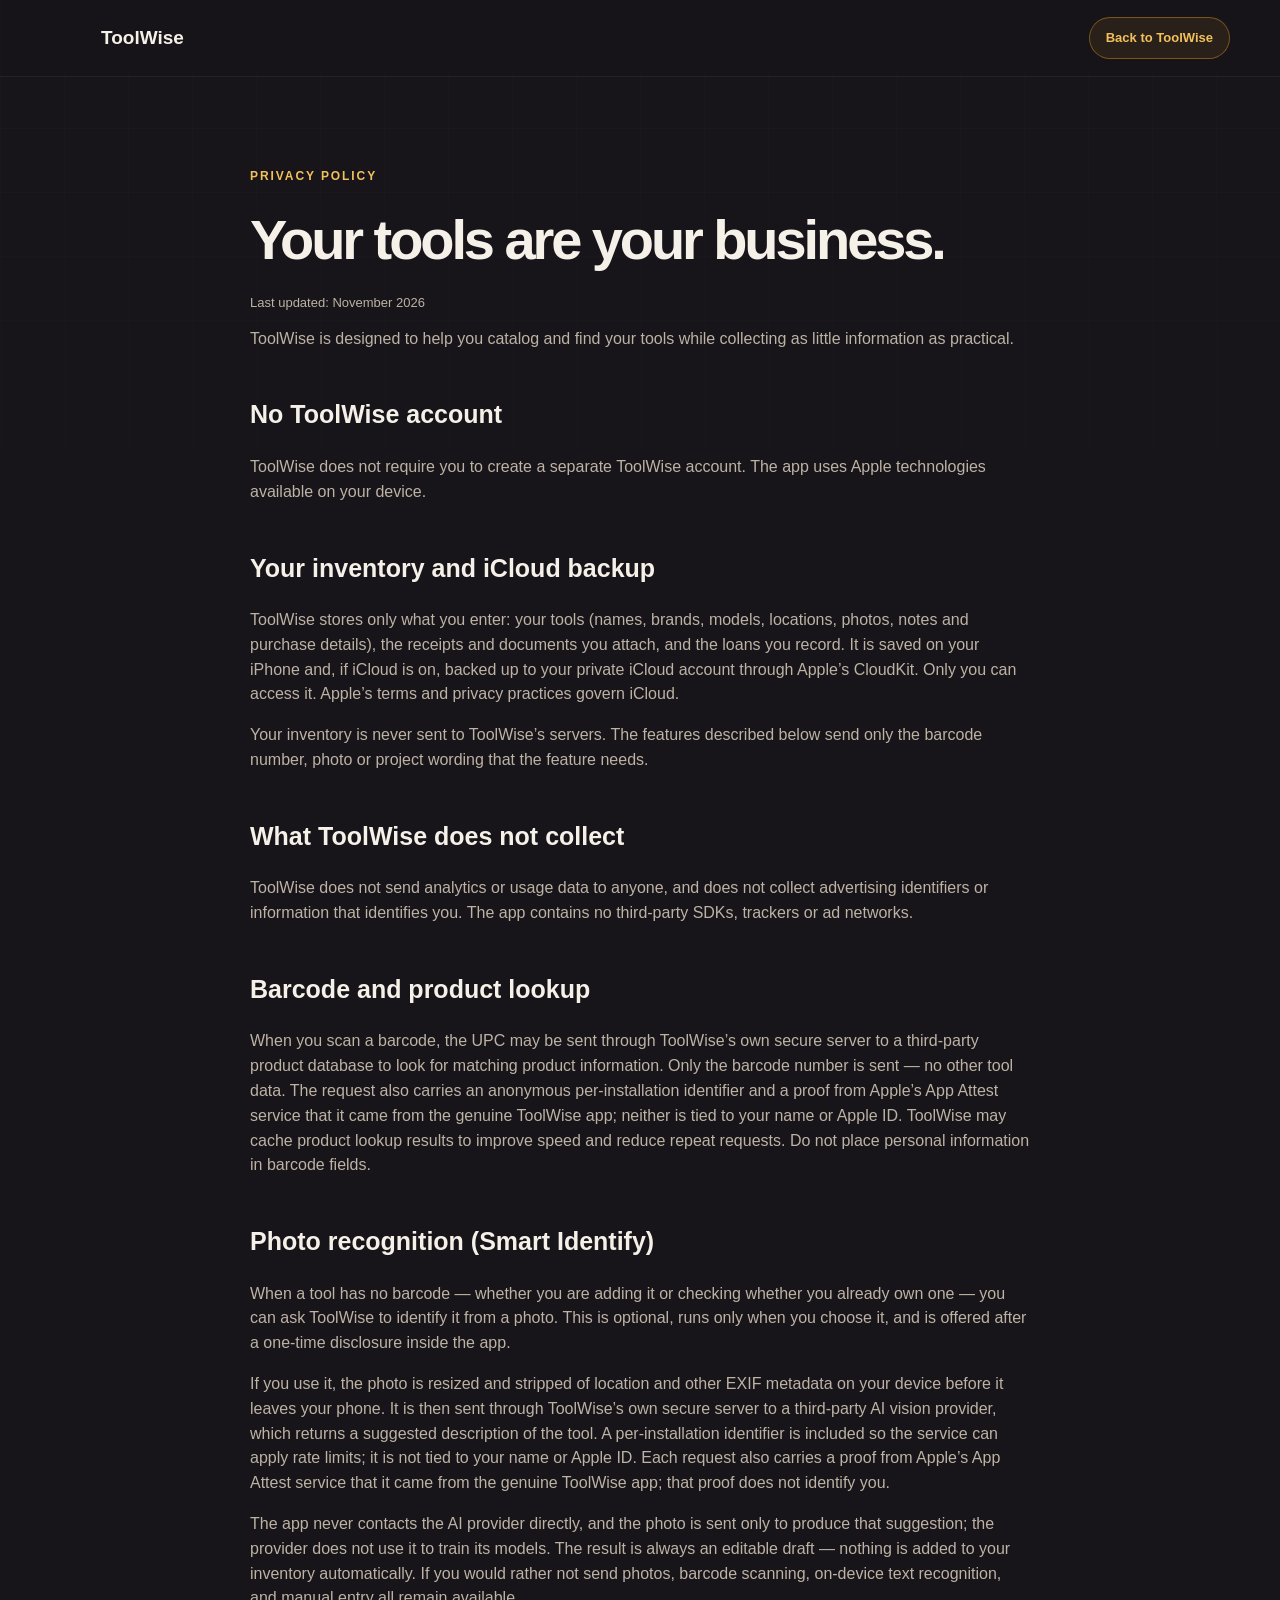
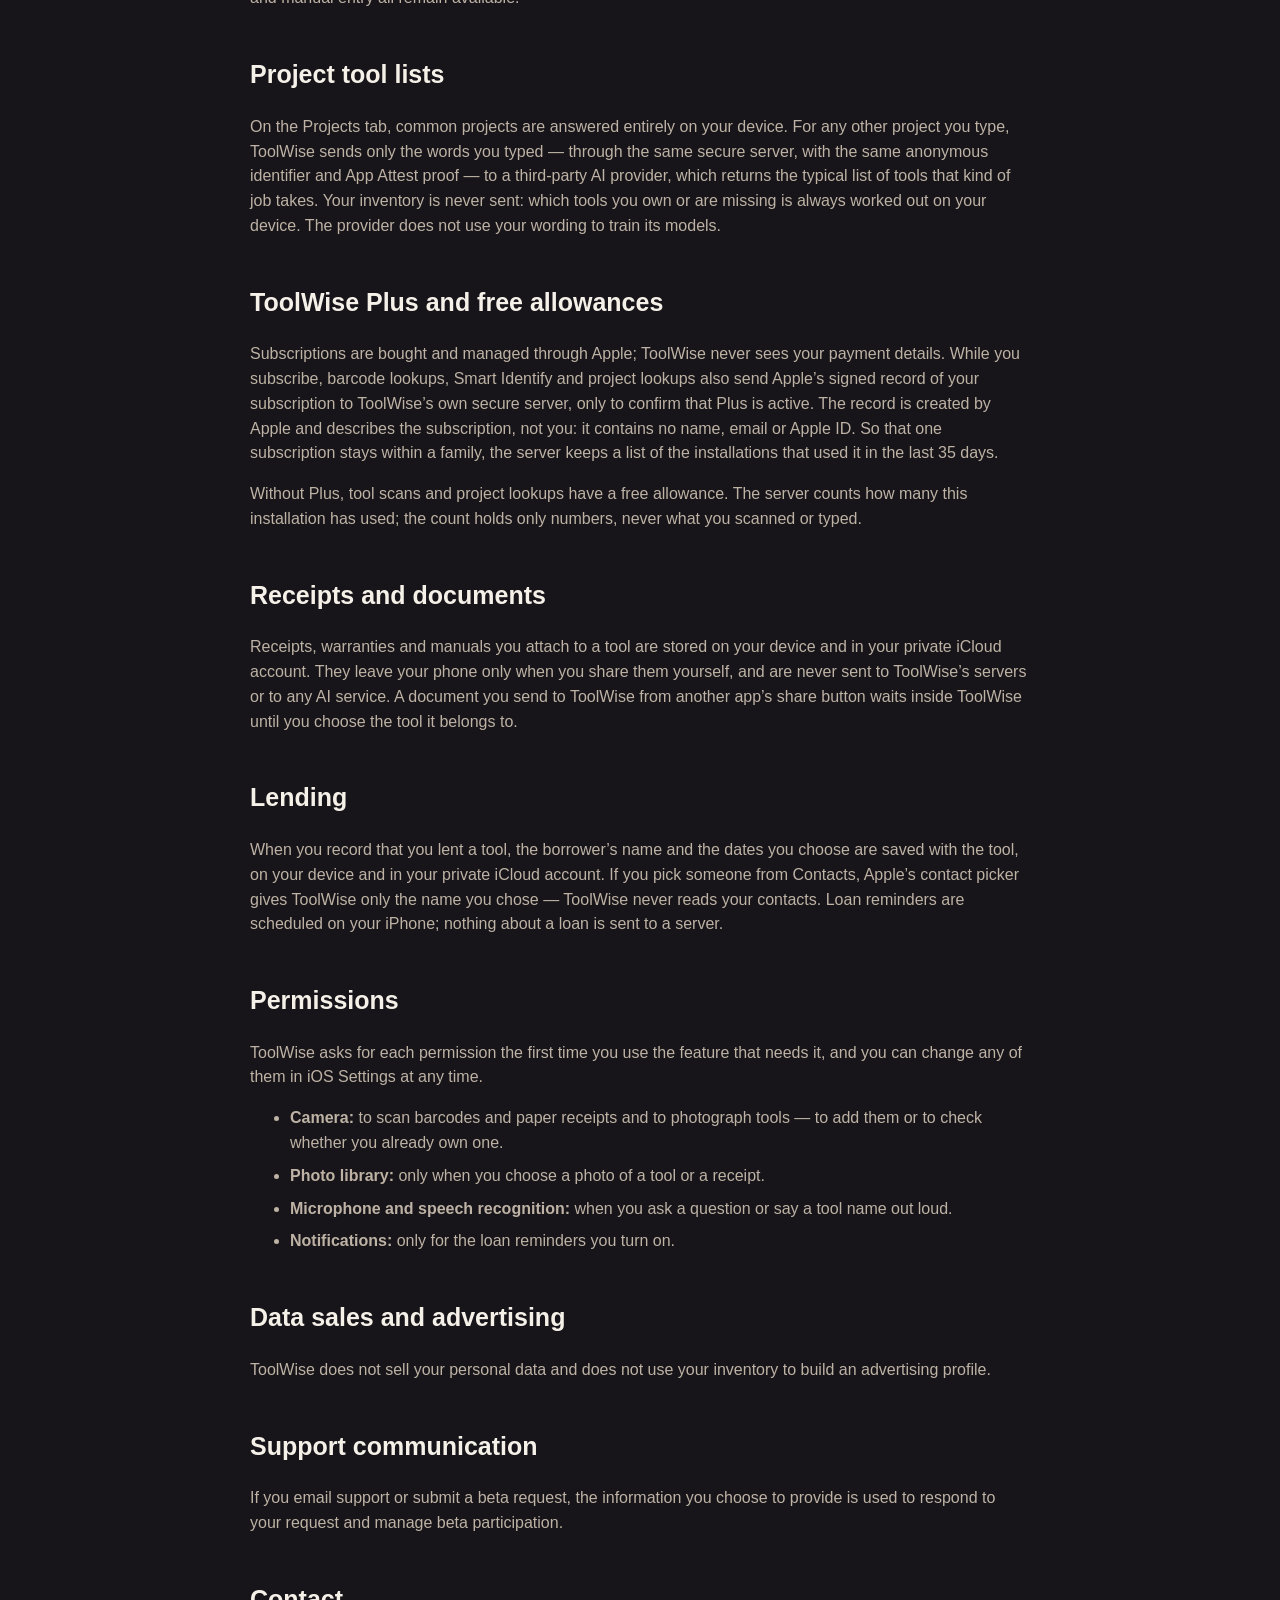
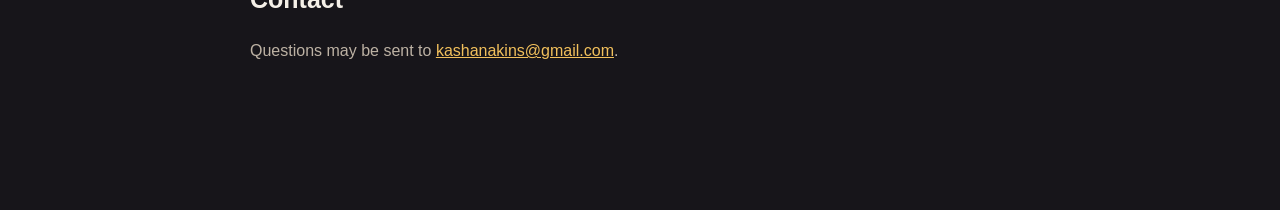
==== commit 556c5c07: "Privacy policy: ToolWise Plus and free allowances How subscriptions work with ToolWise's server: App" ====
--- a/privacy.html
+++ b/privacy.html
@@ -38,6 +38,10 @@
 <h2>Project tool lists</h2>
 <p>On the Projects tab, common projects are answered entirely on your device. For any other project you type, ToolWise sends only the words you typed — through the same secure server, with the same anonymous identifier and App Attest proof — to a third-party AI provider, which returns the typical list of tools that kind of job takes. Your inventory is never sent: which tools you own or are missing is always worked out on your device. The provider does not use your wording to train its models.</p>
 
+<h2>ToolWise Plus and free allowances</h2>
+<p>Subscriptions are bought and managed through Apple; ToolWise never sees your payment details. While you subscribe, barcode lookups, Smart Identify and project lookups also send Apple’s signed record of your subscription to ToolWise’s own secure server, only to confirm that Plus is active. The record is created by Apple and describes the subscription, not you: it contains no name, email or Apple ID. So that one subscription stays within a family, the server keeps a list of the installations that used it in the last 35 days.</p>
+<p>Without Plus, tool scans and project lookups have a free allowance. The server counts how many this installation has used; the count holds only numbers, never what you scanned or typed.</p>
+
 <h2>Receipts and documents</h2>
 <p>Receipts, warranties and manuals you attach to a tool are stored on your device and in your private iCloud account. They leave your phone only when you share them yourself, and are never sent to ToolWise’s servers or to any AI service. A document you send to ToolWise from another app’s share button waits inside ToolWise until you choose the tool it belongs to.</p>
 
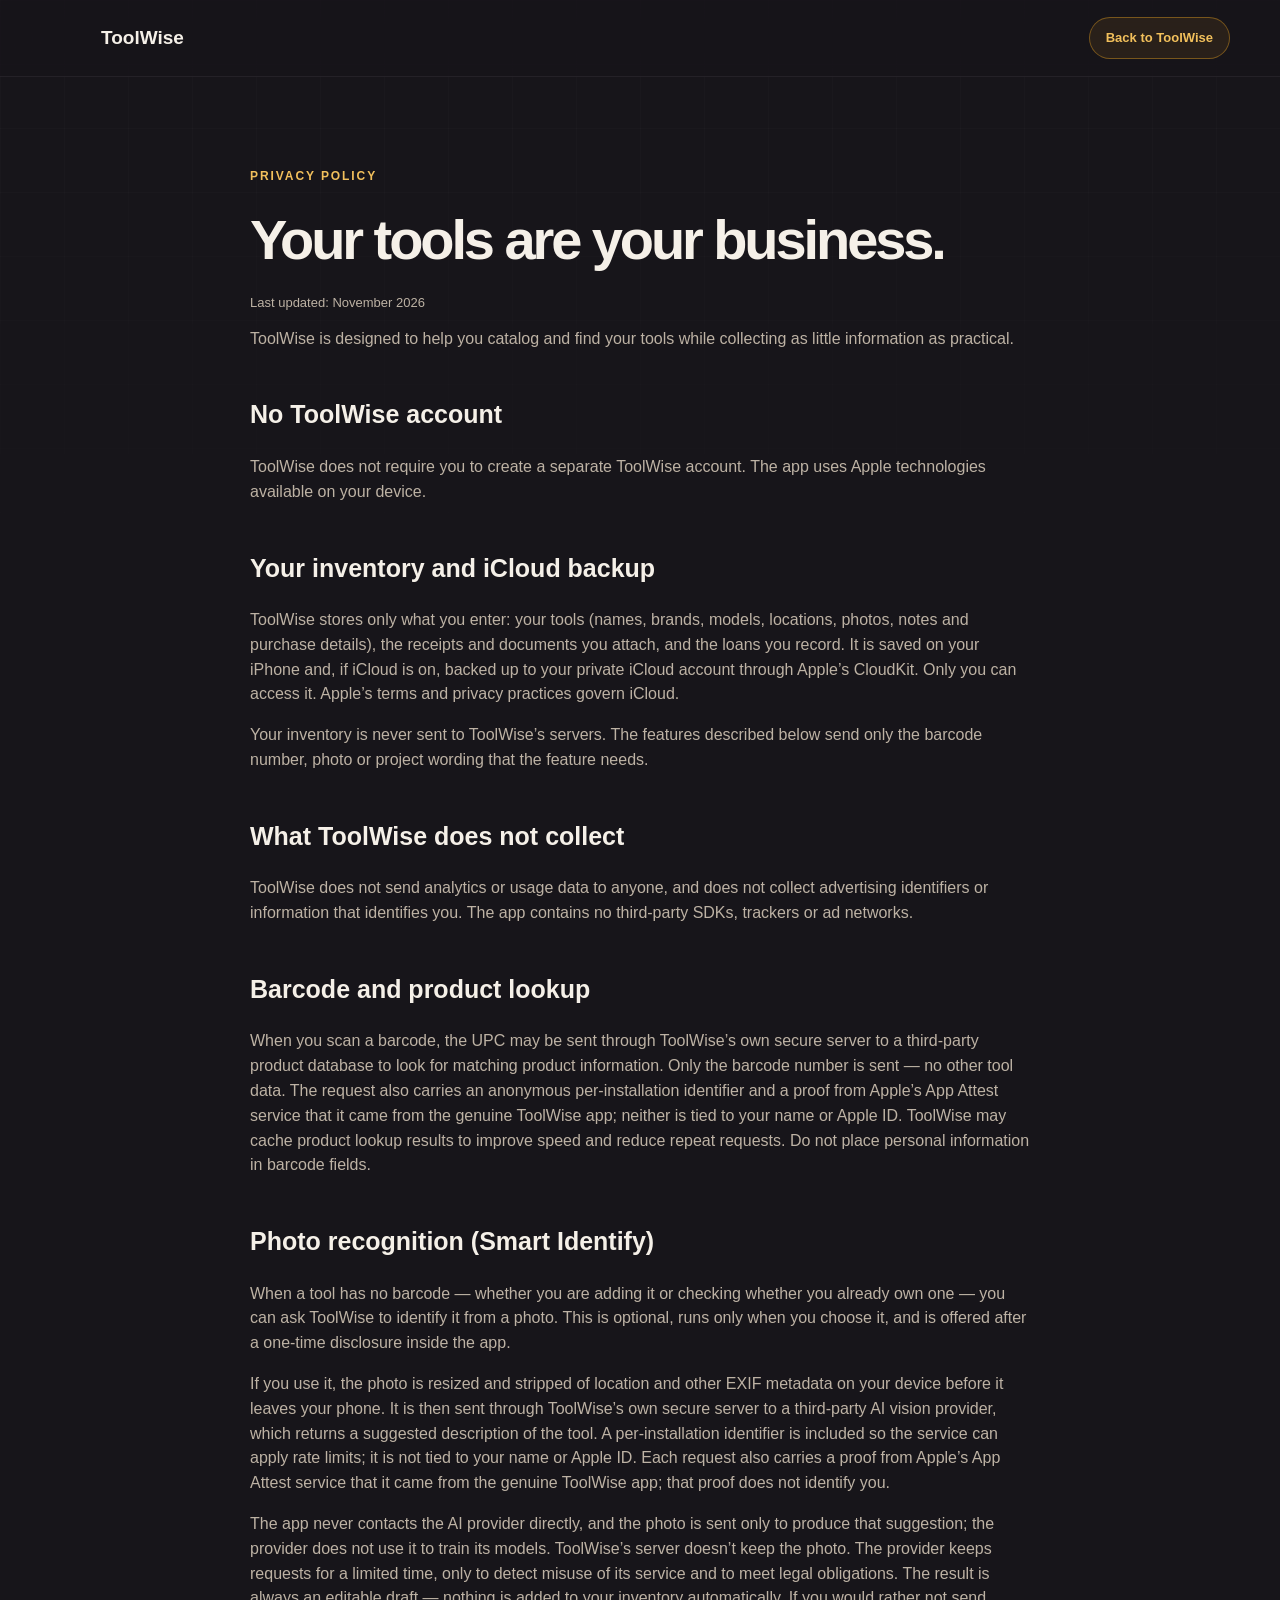
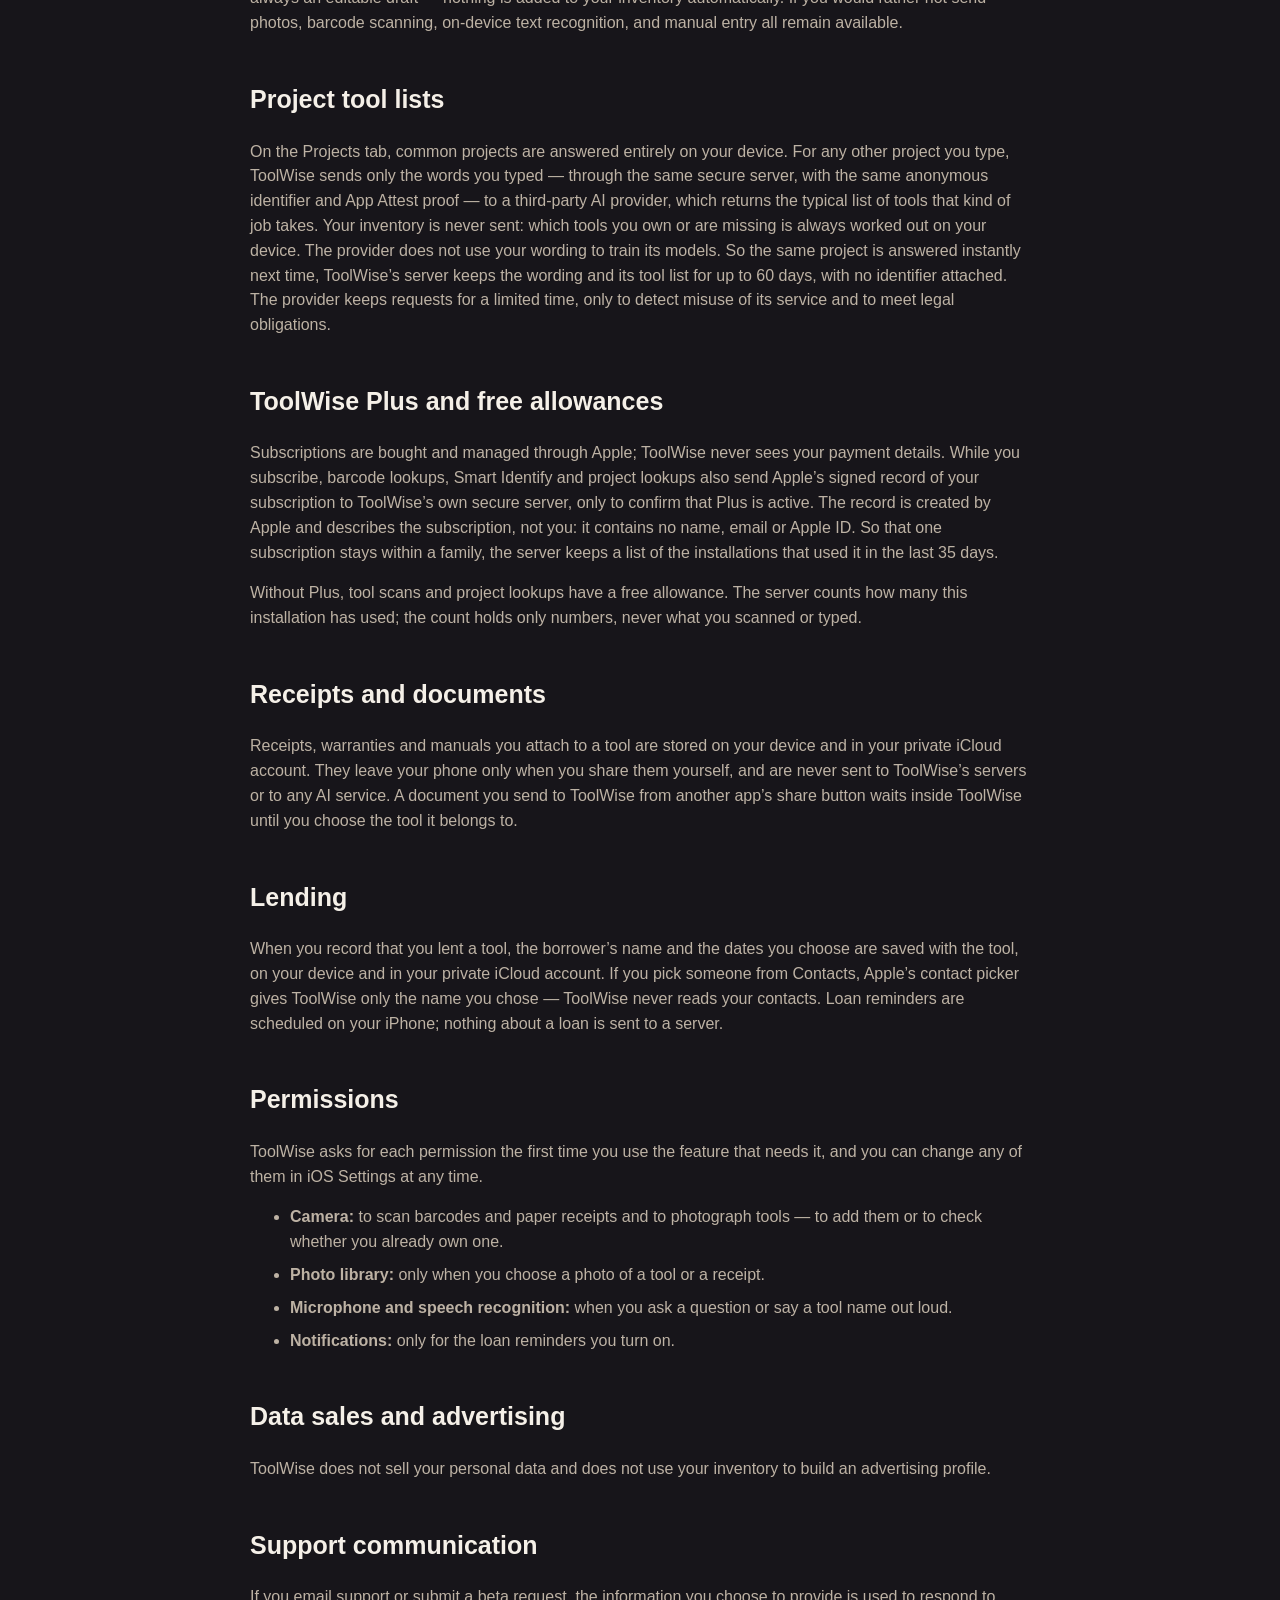
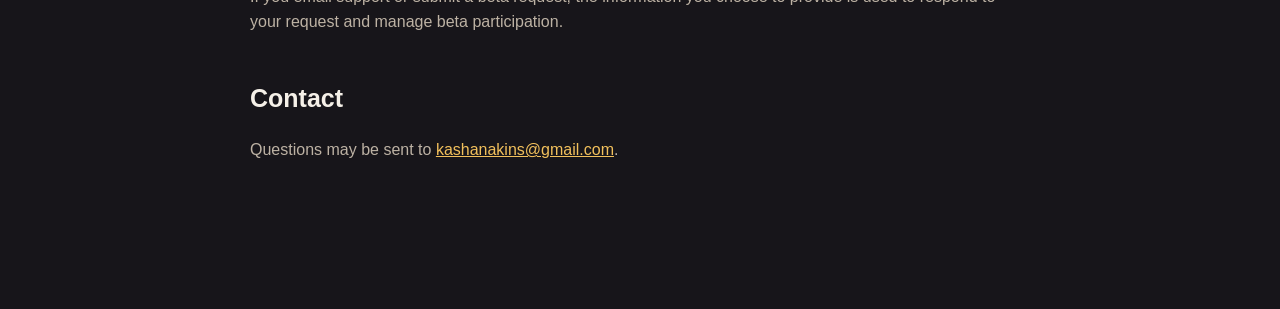
==== commit 50d743f9: "Privacy policy: what the AI features and server keep - Smart Identify: ToolWise's server doesn't kee" ====
--- a/privacy.html
+++ b/privacy.html
@@ -33,10 +33,10 @@
 <h2>Photo recognition (Smart Identify)</h2>
 <p>When a tool has no barcode — whether you are adding it or checking whether you already own one — you can ask ToolWise to identify it from a photo. This is optional, runs only when you choose it, and is offered after a one-time disclosure inside the app.</p>
 <p>If you use it, the photo is resized and stripped of location and other EXIF metadata on your device before it leaves your phone. It is then sent through ToolWise’s own secure server to a third-party AI vision provider, which returns a suggested description of the tool. A per-installation identifier is included so the service can apply rate limits; it is not tied to your name or Apple ID. Each request also carries a proof from Apple’s App Attest service that it came from the genuine ToolWise app; that proof does not identify you.</p>
-<p>The app never contacts the AI provider directly, and the photo is sent only to produce that suggestion; the provider does not use it to train its models. The result is always an editable draft — nothing is added to your inventory automatically. If you would rather not send photos, barcode scanning, on-device text recognition, and manual entry all remain available.</p>
+<p>The app never contacts the AI provider directly, and the photo is sent only to produce that suggestion; the provider does not use it to train its models. ToolWise’s server doesn’t keep the photo. The provider keeps requests for a limited time, only to detect misuse of its service and to meet legal obligations. The result is always an editable draft — nothing is added to your inventory automatically. If you would rather not send photos, barcode scanning, on-device text recognition, and manual entry all remain available.</p>
 
 <h2>Project tool lists</h2>
-<p>On the Projects tab, common projects are answered entirely on your device. For any other project you type, ToolWise sends only the words you typed — through the same secure server, with the same anonymous identifier and App Attest proof — to a third-party AI provider, which returns the typical list of tools that kind of job takes. Your inventory is never sent: which tools you own or are missing is always worked out on your device. The provider does not use your wording to train its models.</p>
+<p>On the Projects tab, common projects are answered entirely on your device. For any other project you type, ToolWise sends only the words you typed — through the same secure server, with the same anonymous identifier and App Attest proof — to a third-party AI provider, which returns the typical list of tools that kind of job takes. Your inventory is never sent: which tools you own or are missing is always worked out on your device. The provider does not use your wording to train its models. So the same project is answered instantly next time, ToolWise’s server keeps the wording and its tool list for up to 60 days, with no identifier attached. The provider keeps requests for a limited time, only to detect misuse of its service and to meet legal obligations.</p>
 
 <h2>ToolWise Plus and free allowances</h2>
 <p>Subscriptions are bought and managed through Apple; ToolWise never sees your payment details. While you subscribe, barcode lookups, Smart Identify and project lookups also send Apple’s signed record of your subscription to ToolWise’s own secure server, only to confirm that Plus is active. The record is created by Apple and describes the subscription, not you: it contains no name, email or Apple ID. So that one subscription stays within a family, the server keeps a list of the installations that used it in the last 35 days.</p>
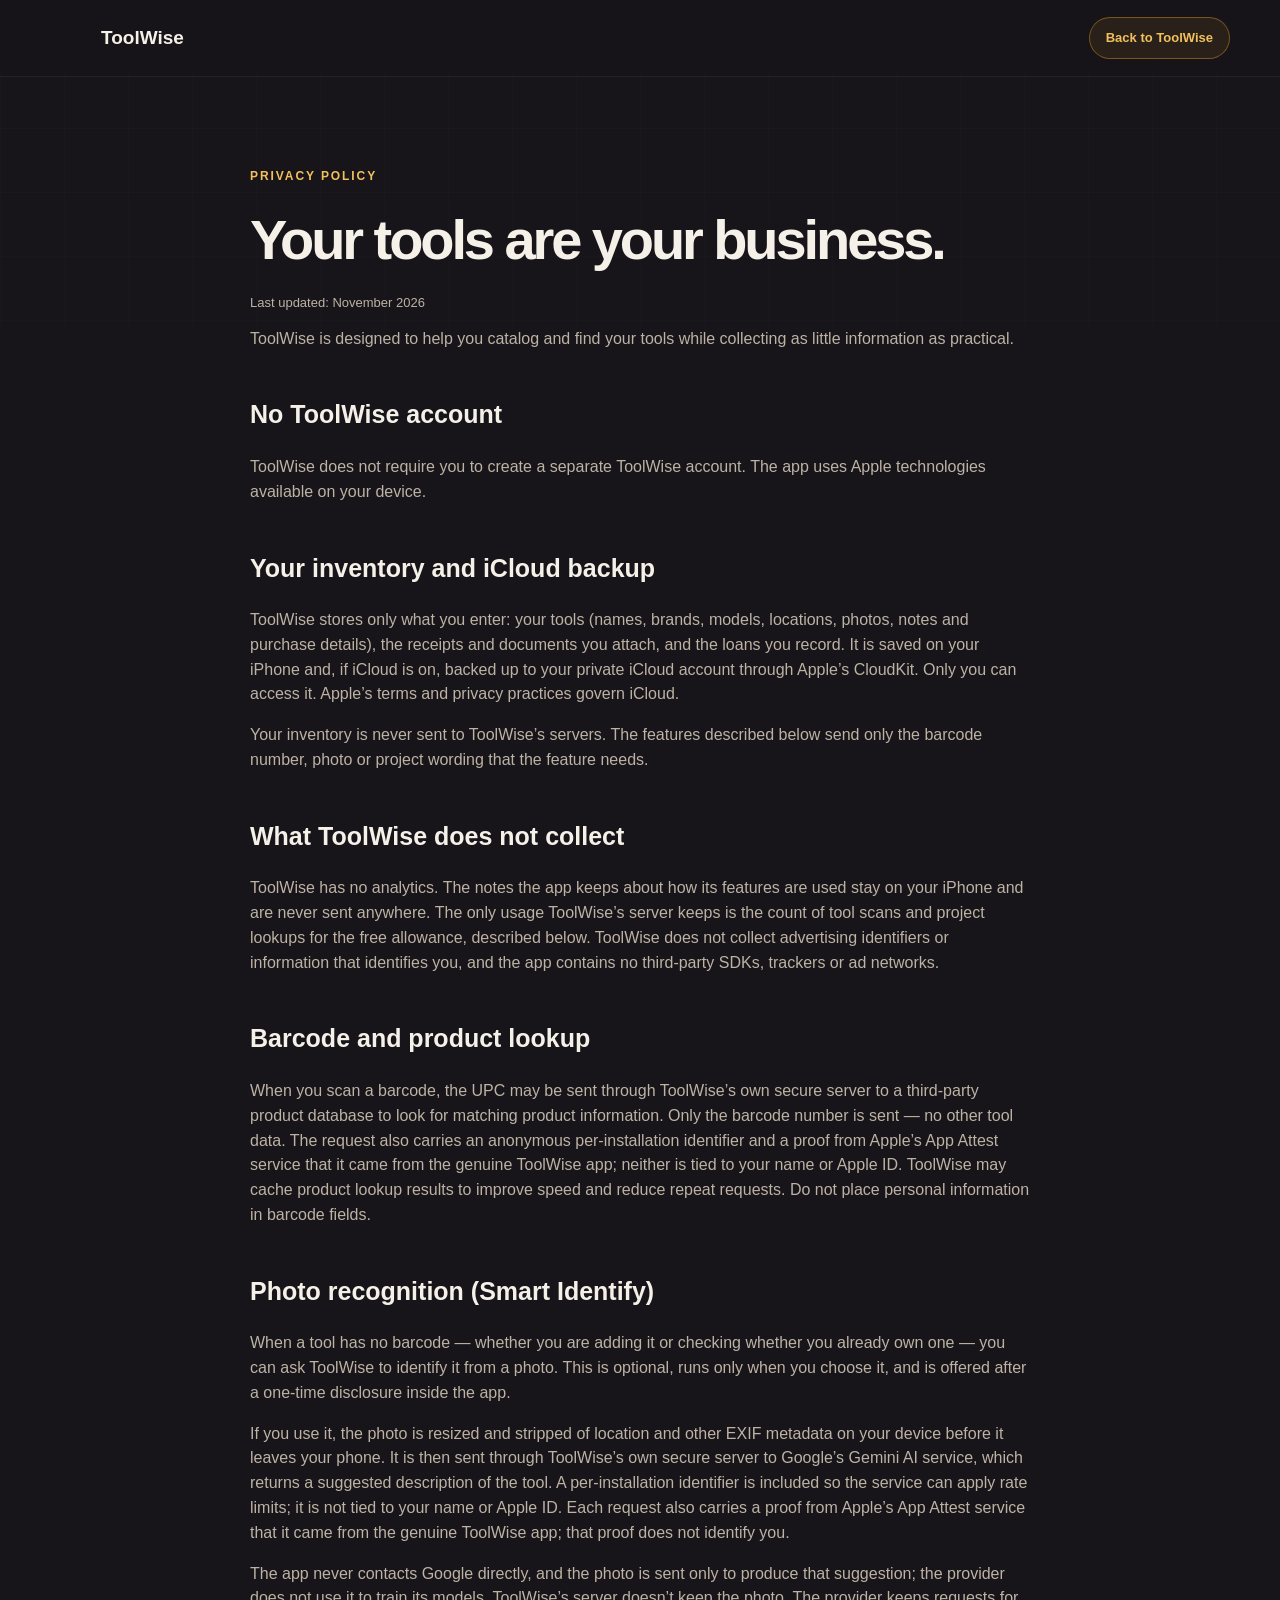
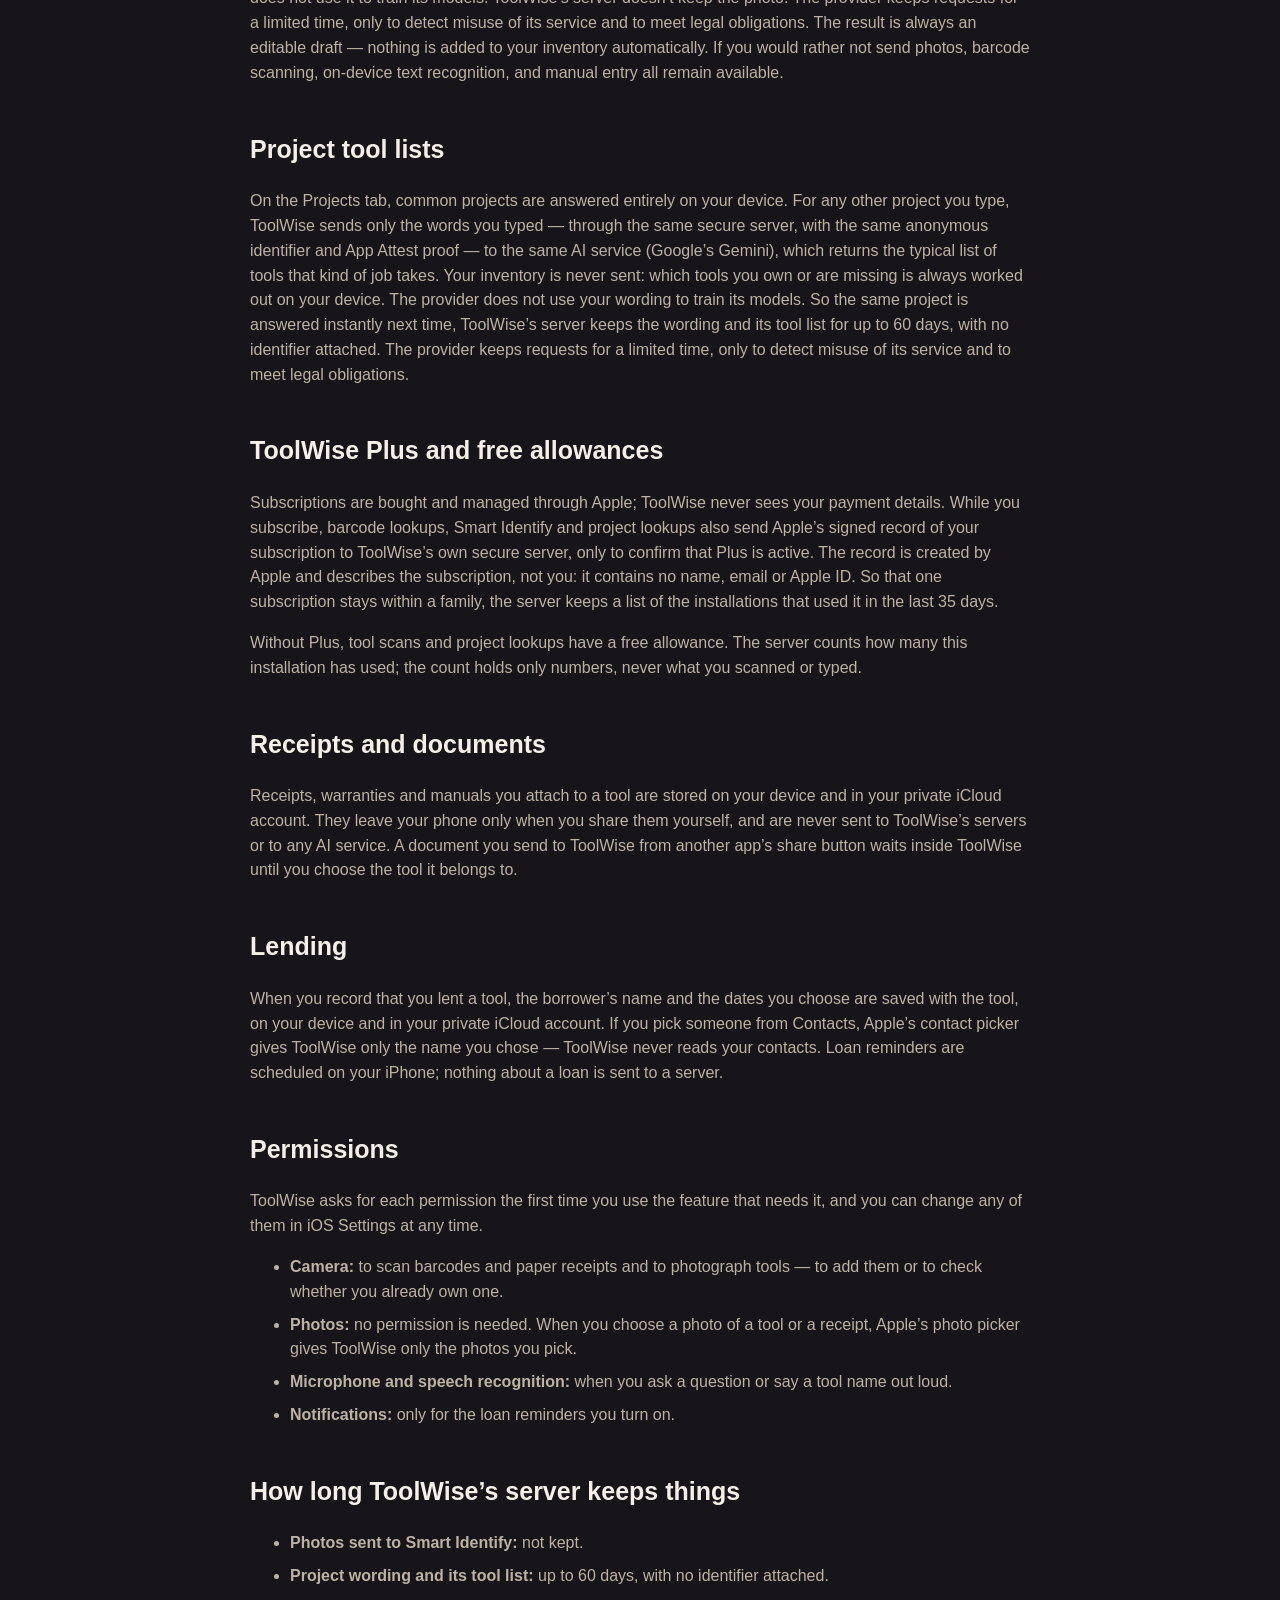
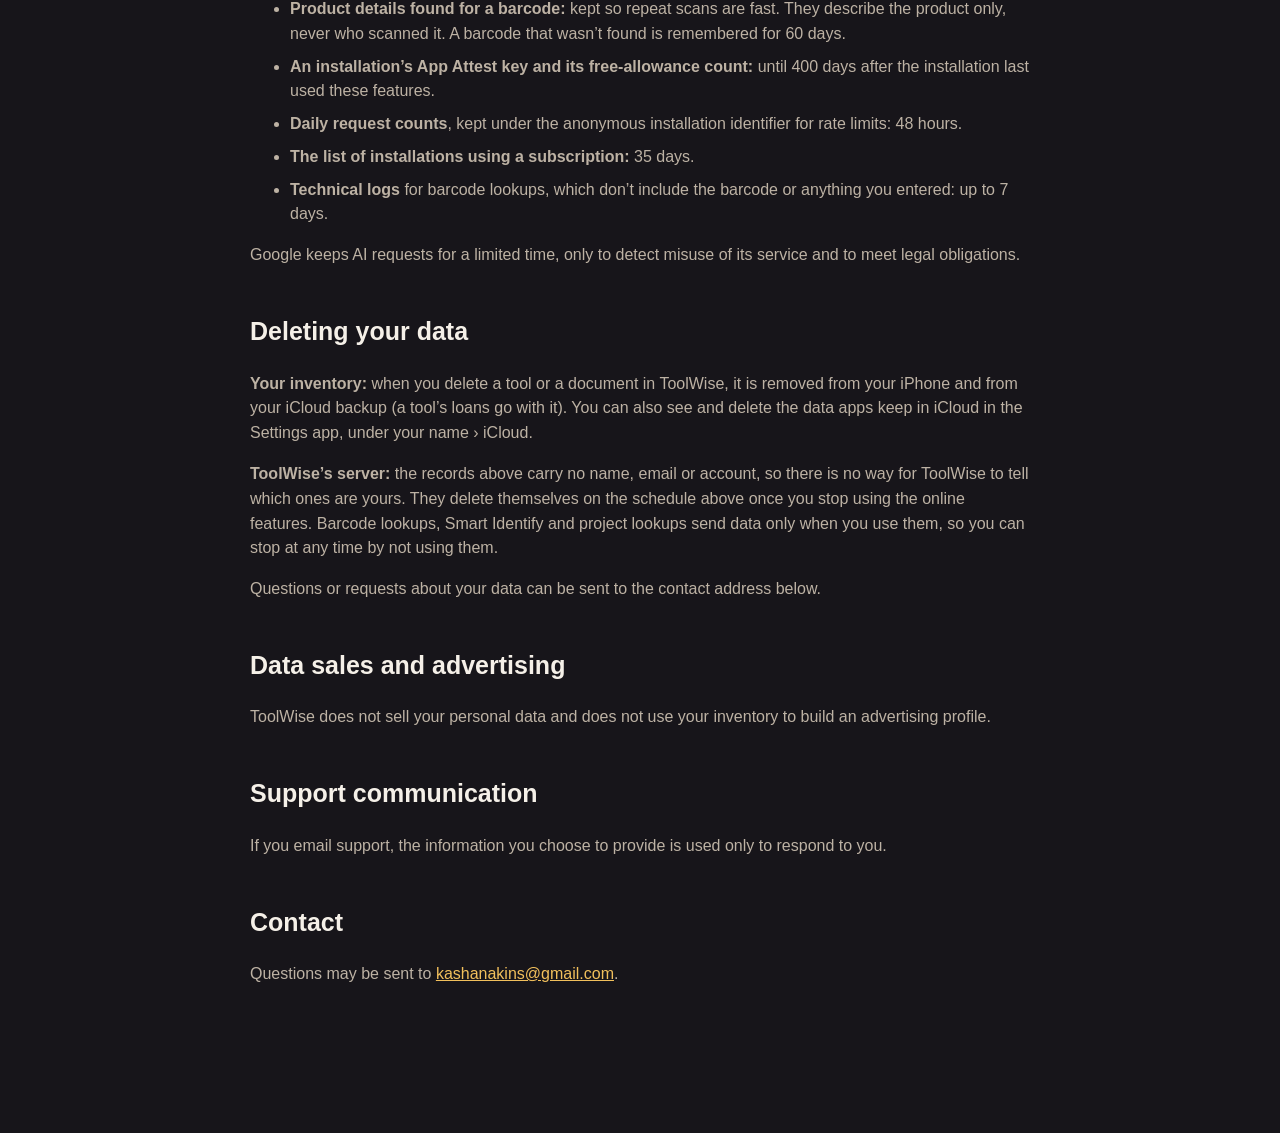
==== commit 0211194a: "Launch-ready site: beta wording out, retention and deletion in the policy - Home: "For iPhone", "Com" ====
--- a/privacy.html
+++ b/privacy.html
@@ -25,18 +25,18 @@
 <p>Your inventory is never sent to ToolWise’s servers. The features described below send only the barcode number, photo or project wording that the feature needs.</p>
 
 <h2>What ToolWise does not collect</h2>
-<p>ToolWise does not send analytics or usage data to anyone, and does not collect advertising identifiers or information that identifies you. The app contains no third-party SDKs, trackers or ad networks.</p>
+<p>ToolWise has no analytics. The notes the app keeps about how its features are used stay on your iPhone and are never sent anywhere. The only usage ToolWise’s server keeps is the count of tool scans and project lookups for the free allowance, described below. ToolWise does not collect advertising identifiers or information that identifies you, and the app contains no third-party SDKs, trackers or ad networks.</p>
 
 <h2>Barcode and product lookup</h2>
 <p>When you scan a barcode, the UPC may be sent through ToolWise’s own secure server to a third-party product database to look for matching product information. Only the barcode number is sent — no other tool data. The request also carries an anonymous per-installation identifier and a proof from Apple’s App Attest service that it came from the genuine ToolWise app; neither is tied to your name or Apple ID. ToolWise may cache product lookup results to improve speed and reduce repeat requests. Do not place personal information in barcode fields.</p>
 
 <h2>Photo recognition (Smart Identify)</h2>
 <p>When a tool has no barcode — whether you are adding it or checking whether you already own one — you can ask ToolWise to identify it from a photo. This is optional, runs only when you choose it, and is offered after a one-time disclosure inside the app.</p>
-<p>If you use it, the photo is resized and stripped of location and other EXIF metadata on your device before it leaves your phone. It is then sent through ToolWise’s own secure server to a third-party AI vision provider, which returns a suggested description of the tool. A per-installation identifier is included so the service can apply rate limits; it is not tied to your name or Apple ID. Each request also carries a proof from Apple’s App Attest service that it came from the genuine ToolWise app; that proof does not identify you.</p>
-<p>The app never contacts the AI provider directly, and the photo is sent only to produce that suggestion; the provider does not use it to train its models. ToolWise’s server doesn’t keep the photo. The provider keeps requests for a limited time, only to detect misuse of its service and to meet legal obligations. The result is always an editable draft — nothing is added to your inventory automatically. If you would rather not send photos, barcode scanning, on-device text recognition, and manual entry all remain available.</p>
+<p>If you use it, the photo is resized and stripped of location and other EXIF metadata on your device before it leaves your phone. It is then sent through ToolWise’s own secure server to Google’s Gemini AI service, which returns a suggested description of the tool. A per-installation identifier is included so the service can apply rate limits; it is not tied to your name or Apple ID. Each request also carries a proof from Apple’s App Attest service that it came from the genuine ToolWise app; that proof does not identify you.</p>
+<p>The app never contacts Google directly, and the photo is sent only to produce that suggestion; the provider does not use it to train its models. ToolWise’s server doesn’t keep the photo. The provider keeps requests for a limited time, only to detect misuse of its service and to meet legal obligations. The result is always an editable draft — nothing is added to your inventory automatically. If you would rather not send photos, barcode scanning, on-device text recognition, and manual entry all remain available.</p>
 
 <h2>Project tool lists</h2>
-<p>On the Projects tab, common projects are answered entirely on your device. For any other project you type, ToolWise sends only the words you typed — through the same secure server, with the same anonymous identifier and App Attest proof — to a third-party AI provider, which returns the typical list of tools that kind of job takes. Your inventory is never sent: which tools you own or are missing is always worked out on your device. The provider does not use your wording to train its models. So the same project is answered instantly next time, ToolWise’s server keeps the wording and its tool list for up to 60 days, with no identifier attached. The provider keeps requests for a limited time, only to detect misuse of its service and to meet legal obligations.</p>
+<p>On the Projects tab, common projects are answered entirely on your device. For any other project you type, ToolWise sends only the words you typed — through the same secure server, with the same anonymous identifier and App Attest proof — to the same AI service (Google’s Gemini), which returns the typical list of tools that kind of job takes. Your inventory is never sent: which tools you own or are missing is always worked out on your device. The provider does not use your wording to train its models. So the same project is answered instantly next time, ToolWise’s server keeps the wording and its tool list for up to 60 days, with no identifier attached. The provider keeps requests for a limited time, only to detect misuse of its service and to meet legal obligations.</p>
 
 <h2>ToolWise Plus and free allowances</h2>
 <p>Subscriptions are bought and managed through Apple; ToolWise never sees your payment details. While you subscribe, barcode lookups, Smart Identify and project lookups also send Apple’s signed record of your subscription to ToolWise’s own secure server, only to confirm that Plus is active. The record is created by Apple and describes the subscription, not you: it contains no name, email or Apple ID. So that one subscription stays within a family, the server keeps a list of the installations that used it in the last 35 days.</p>
@@ -52,16 +52,33 @@
 <p>ToolWise asks for each permission the first time you use the feature that needs it, and you can change any of them in iOS Settings at any time.</p>
 <ul>
 <li><strong>Camera:</strong> to scan barcodes and paper receipts and to photograph tools — to add them or to check whether you already own one.</li>
-<li><strong>Photo library:</strong> only when you choose a photo of a tool or a receipt.</li>
+<li><strong>Photos:</strong> no permission is needed. When you choose a photo of a tool or a receipt, Apple’s photo picker gives ToolWise only the photos you pick.</li>
 <li><strong>Microphone and speech recognition:</strong> when you ask a question or say a tool name out loud.</li>
 <li><strong>Notifications:</strong> only for the loan reminders you turn on.</li>
 </ul>
+
+<h2>How long ToolWise’s server keeps things</h2>
+<ul>
+<li><strong>Photos sent to Smart Identify:</strong> not kept.</li>
+<li><strong>Project wording and its tool list:</strong> up to 60 days, with no identifier attached.</li>
+<li><strong>Product details found for a barcode:</strong> kept so repeat scans are fast. They describe the product only, never who scanned it. A barcode that wasn’t found is remembered for 60 days.</li>
+<li><strong>An installation’s App Attest key and its free-allowance count:</strong> until 400 days after the installation last used these features.</li>
+<li><strong>Daily request counts</strong>, kept under the anonymous installation identifier for rate limits: 48 hours.</li>
+<li><strong>The list of installations using a subscription:</strong> 35 days.</li>
+<li><strong>Technical logs</strong> for barcode lookups, which don’t include the barcode or anything you entered: up to 7 days.</li>
+</ul>
+<p>Google keeps AI requests for a limited time, only to detect misuse of its service and to meet legal obligations.</p>
+
+<h2>Deleting your data</h2>
+<p><strong>Your inventory:</strong> when you delete a tool or a document in ToolWise, it is removed from your iPhone and from your iCloud backup (a tool’s loans go with it). You can also see and delete the data apps keep in iCloud in the Settings app, under your name › iCloud.</p>
+<p><strong>ToolWise’s server:</strong> the records above carry no name, email or account, so there is no way for ToolWise to tell which ones are yours. They delete themselves on the schedule above once you stop using the online features. Barcode lookups, Smart Identify and project lookups send data only when you use them, so you can stop at any time by not using them.</p>
+<p>Questions or requests about your data can be sent to the contact address below.</p>
 
 <h2>Data sales and advertising</h2>
 <p>ToolWise does not sell your personal data and does not use your inventory to build an advertising profile.</p>
 
 <h2>Support communication</h2>
-<p>If you email support or submit a beta request, the information you choose to provide is used to respond to your request and manage beta participation.</p>
+<p>If you email support, the information you choose to provide is used only to respond to you.</p>
 
 <h2>Contact</h2>
 <p>Questions may be sent to <a href="mailto:kashanakins@gmail.com">kashanakins@gmail.com</a>.</p>
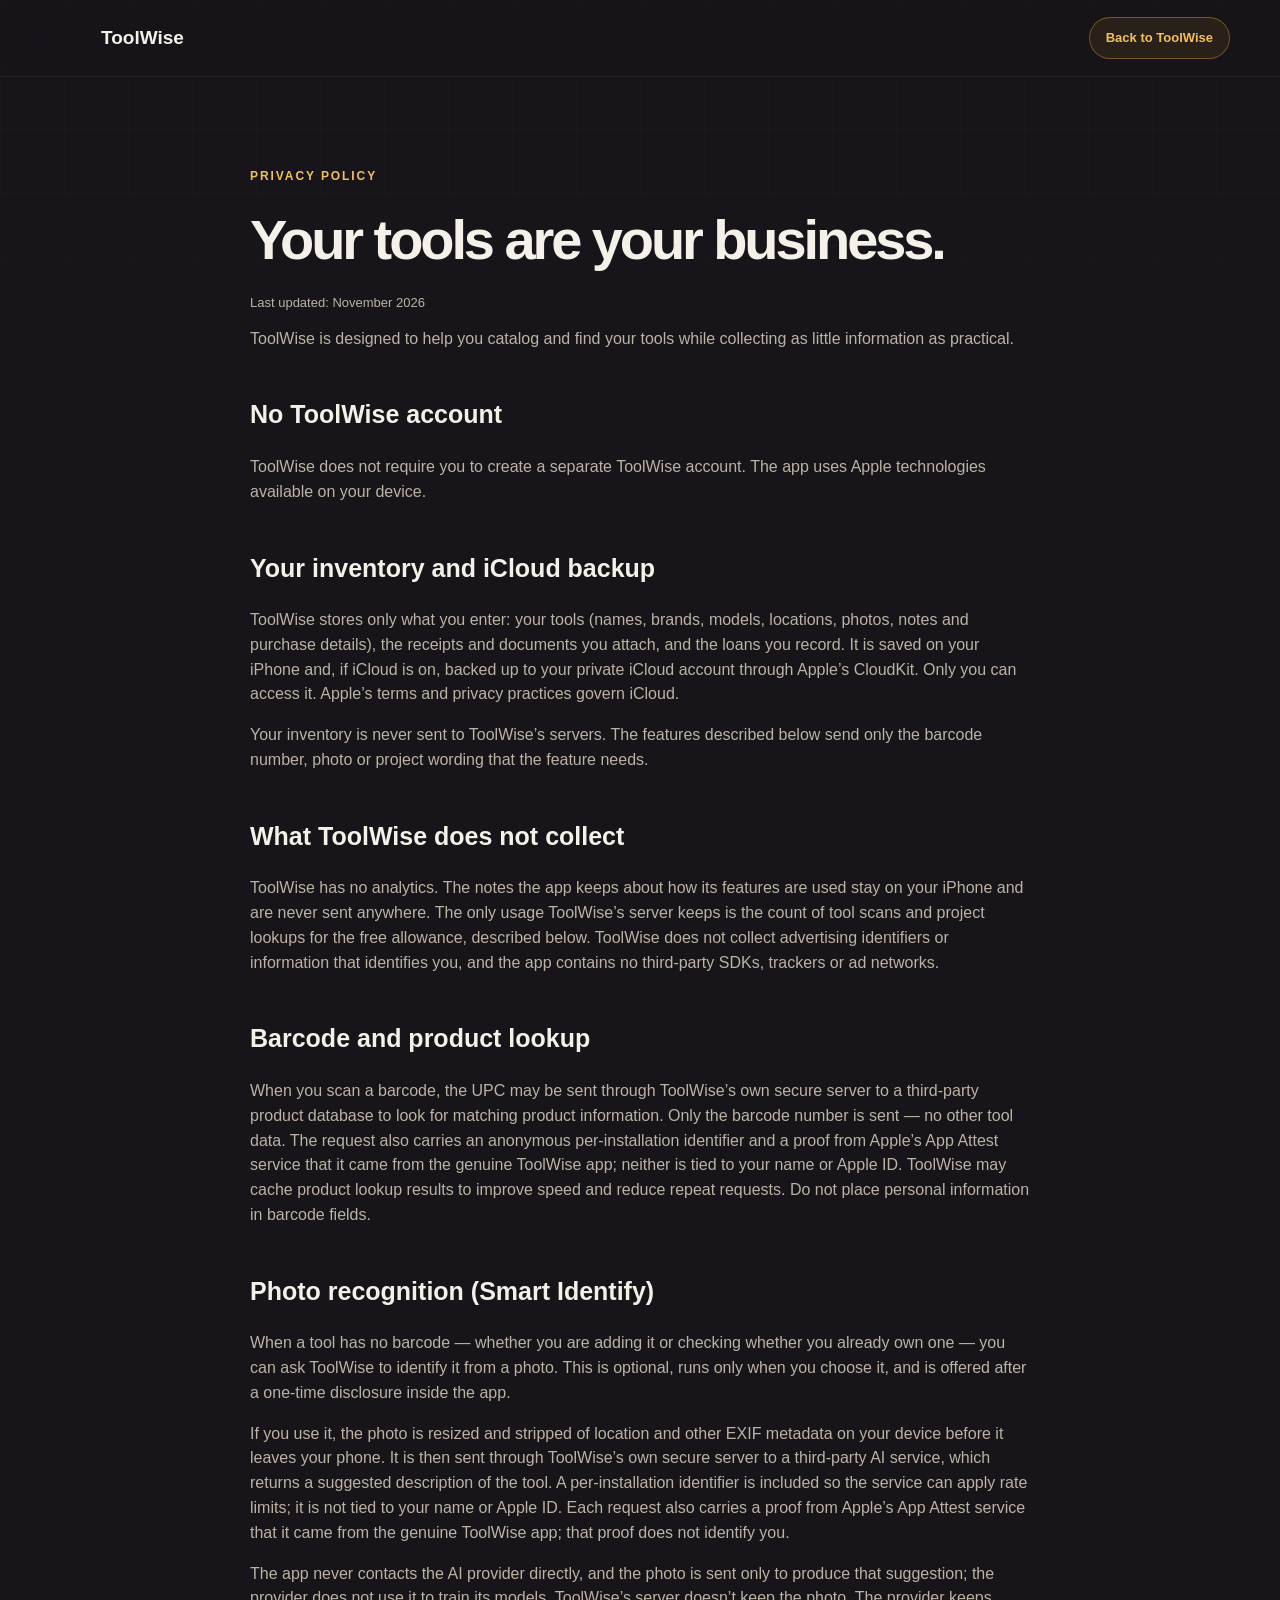
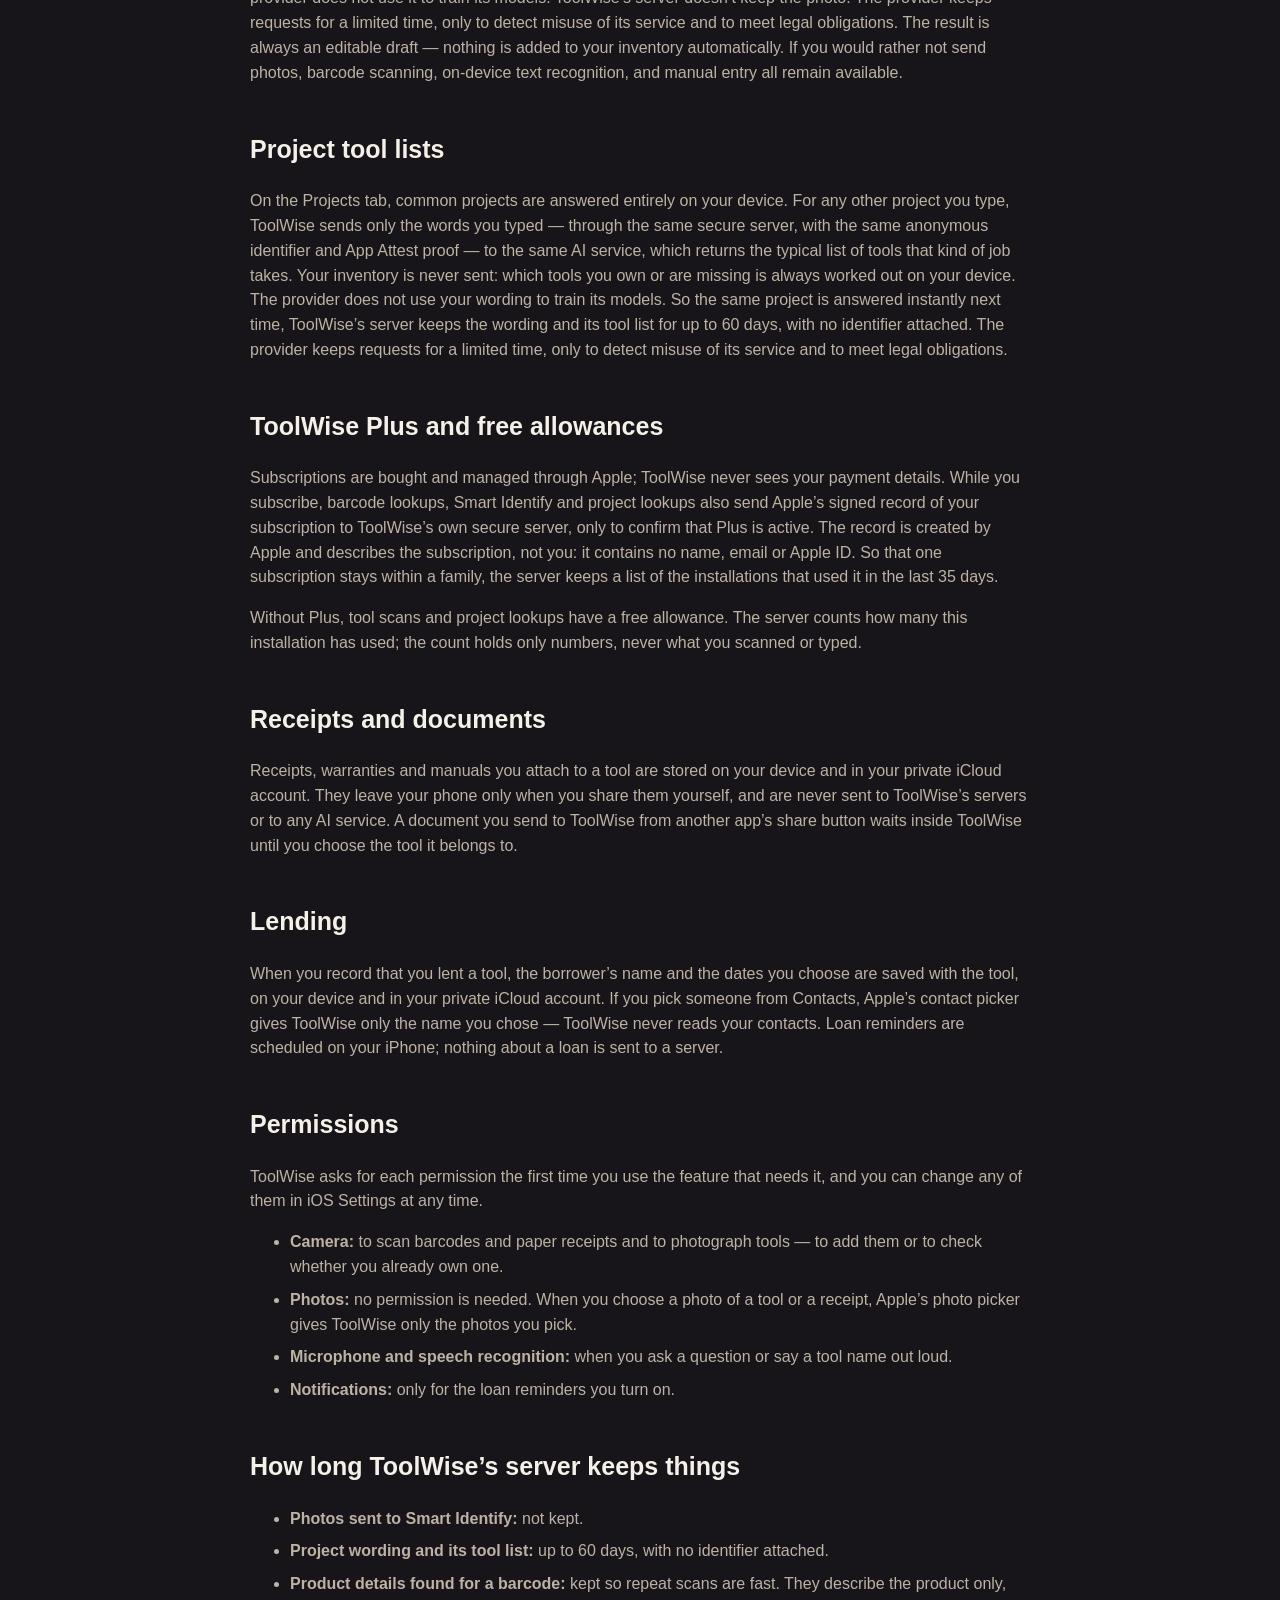
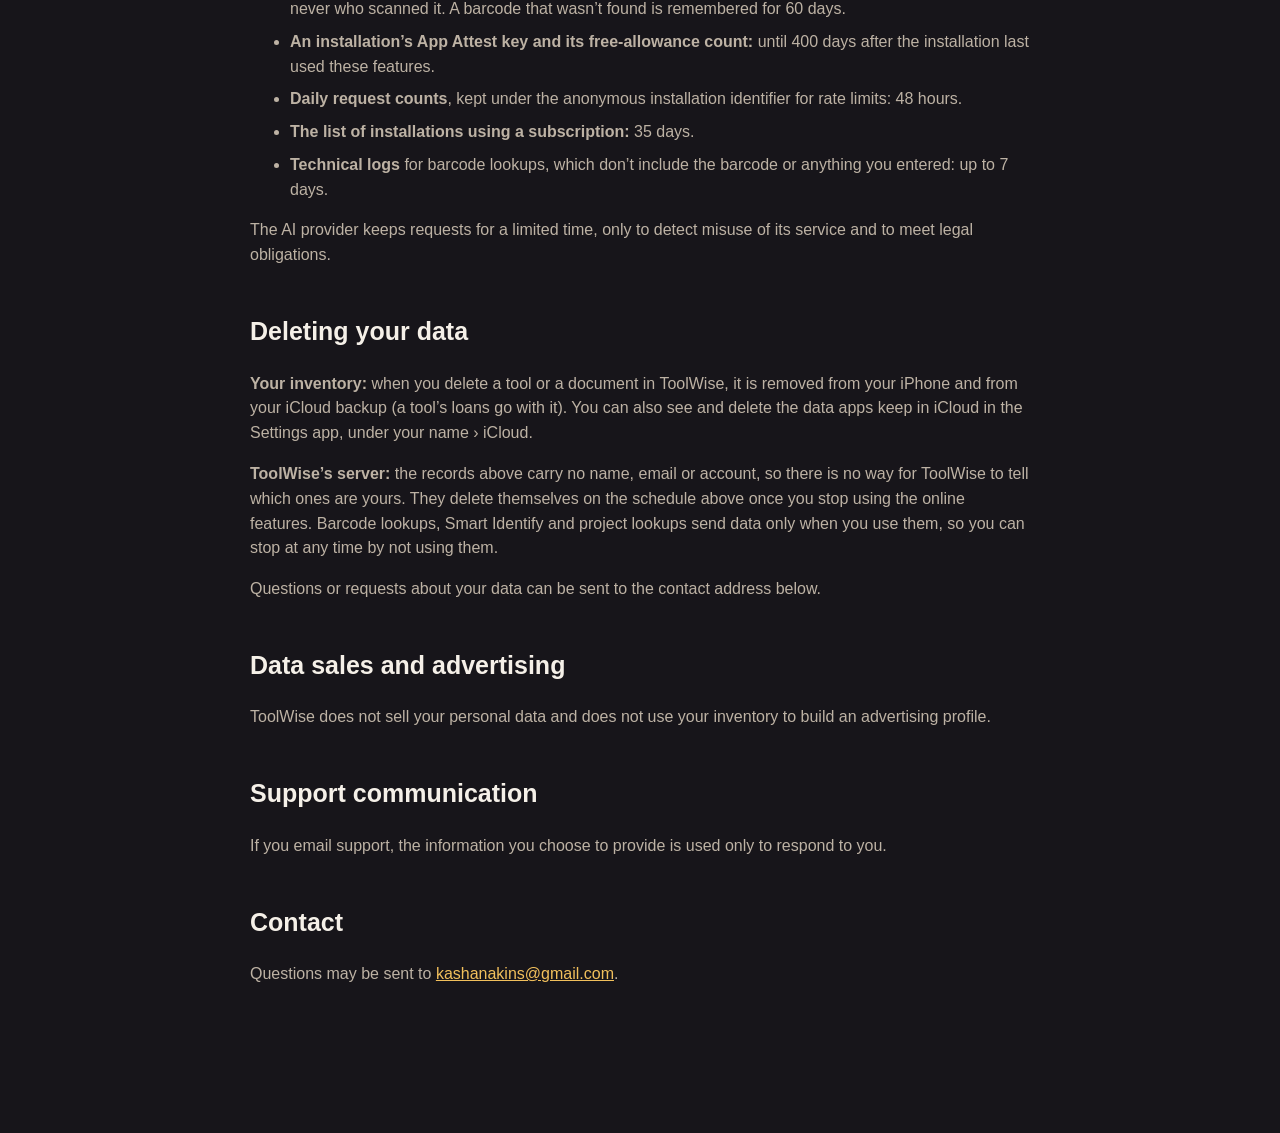
==== commit 6eccf1db: "Privacy policy: don't name the AI provider Back to "a third-party AI service" for Smart Identify and" ====
--- a/privacy.html
+++ b/privacy.html
@@ -32,11 +32,11 @@
 
 <h2>Photo recognition (Smart Identify)</h2>
 <p>When a tool has no barcode — whether you are adding it or checking whether you already own one — you can ask ToolWise to identify it from a photo. This is optional, runs only when you choose it, and is offered after a one-time disclosure inside the app.</p>
-<p>If you use it, the photo is resized and stripped of location and other EXIF metadata on your device before it leaves your phone. It is then sent through ToolWise’s own secure server to Google’s Gemini AI service, which returns a suggested description of the tool. A per-installation identifier is included so the service can apply rate limits; it is not tied to your name or Apple ID. Each request also carries a proof from Apple’s App Attest service that it came from the genuine ToolWise app; that proof does not identify you.</p>
-<p>The app never contacts Google directly, and the photo is sent only to produce that suggestion; the provider does not use it to train its models. ToolWise’s server doesn’t keep the photo. The provider keeps requests for a limited time, only to detect misuse of its service and to meet legal obligations. The result is always an editable draft — nothing is added to your inventory automatically. If you would rather not send photos, barcode scanning, on-device text recognition, and manual entry all remain available.</p>
+<p>If you use it, the photo is resized and stripped of location and other EXIF metadata on your device before it leaves your phone. It is then sent through ToolWise’s own secure server to a third-party AI service, which returns a suggested description of the tool. A per-installation identifier is included so the service can apply rate limits; it is not tied to your name or Apple ID. Each request also carries a proof from Apple’s App Attest service that it came from the genuine ToolWise app; that proof does not identify you.</p>
+<p>The app never contacts the AI provider directly, and the photo is sent only to produce that suggestion; the provider does not use it to train its models. ToolWise’s server doesn’t keep the photo. The provider keeps requests for a limited time, only to detect misuse of its service and to meet legal obligations. The result is always an editable draft — nothing is added to your inventory automatically. If you would rather not send photos, barcode scanning, on-device text recognition, and manual entry all remain available.</p>
 
 <h2>Project tool lists</h2>
-<p>On the Projects tab, common projects are answered entirely on your device. For any other project you type, ToolWise sends only the words you typed — through the same secure server, with the same anonymous identifier and App Attest proof — to the same AI service (Google’s Gemini), which returns the typical list of tools that kind of job takes. Your inventory is never sent: which tools you own or are missing is always worked out on your device. The provider does not use your wording to train its models. So the same project is answered instantly next time, ToolWise’s server keeps the wording and its tool list for up to 60 days, with no identifier attached. The provider keeps requests for a limited time, only to detect misuse of its service and to meet legal obligations.</p>
+<p>On the Projects tab, common projects are answered entirely on your device. For any other project you type, ToolWise sends only the words you typed — through the same secure server, with the same anonymous identifier and App Attest proof — to the same AI service, which returns the typical list of tools that kind of job takes. Your inventory is never sent: which tools you own or are missing is always worked out on your device. The provider does not use your wording to train its models. So the same project is answered instantly next time, ToolWise’s server keeps the wording and its tool list for up to 60 days, with no identifier attached. The provider keeps requests for a limited time, only to detect misuse of its service and to meet legal obligations.</p>
 
 <h2>ToolWise Plus and free allowances</h2>
 <p>Subscriptions are bought and managed through Apple; ToolWise never sees your payment details. While you subscribe, barcode lookups, Smart Identify and project lookups also send Apple’s signed record of your subscription to ToolWise’s own secure server, only to confirm that Plus is active. The record is created by Apple and describes the subscription, not you: it contains no name, email or Apple ID. So that one subscription stays within a family, the server keeps a list of the installations that used it in the last 35 days.</p>
@@ -67,7 +67,7 @@
 <li><strong>The list of installations using a subscription:</strong> 35 days.</li>
 <li><strong>Technical logs</strong> for barcode lookups, which don’t include the barcode or anything you entered: up to 7 days.</li>
 </ul>
-<p>Google keeps AI requests for a limited time, only to detect misuse of its service and to meet legal obligations.</p>
+<p>The AI provider keeps requests for a limited time, only to detect misuse of its service and to meet legal obligations.</p>
 
 <h2>Deleting your data</h2>
 <p><strong>Your inventory:</strong> when you delete a tool or a document in ToolWise, it is removed from your iPhone and from your iCloud backup (a tool’s loans go with it). You can also see and delete the data apps keep in iCloud in the Settings app, under your name › iCloud.</p>
